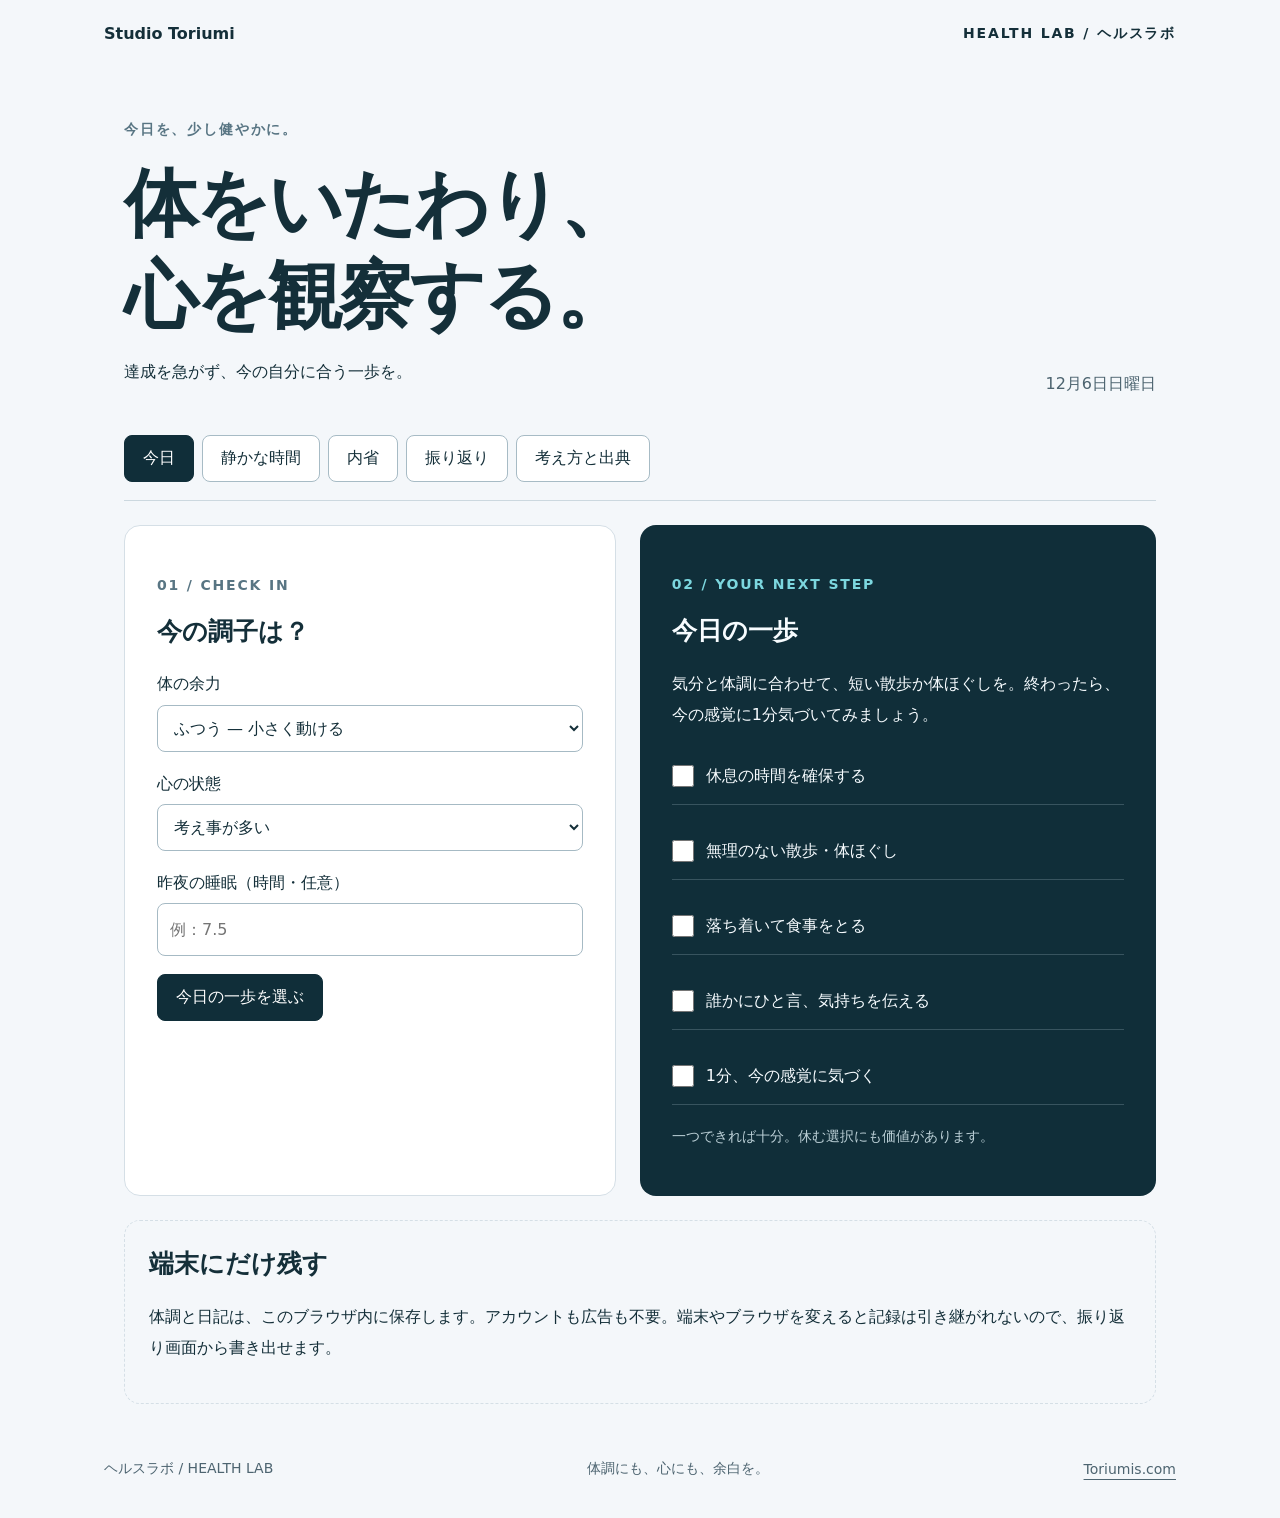
==== index.html @ a64c4b34 "Add HEALTH LAB offline wellbeing PWA under MIT license" ====
<!doctype html><html lang="ja"><head><meta charset="utf-8"><meta name="viewport" content="width=device-width,initial-scale=1"><meta name="theme-color" content="#102e39"><meta name="description" content="ヘルスラボ — 体をいたわり、心を観察する。体調に合わせた小さな実践、瞑想、内省日記。端末内保存・無料・OSS。"><link rel="canonical" href="https://toriumis.com/health-lab/"><title>ヘルスラボ | 体をいたわり、心を観察する</title><link rel="manifest" href="manifest.webmanifest"><link rel="icon" href="icon.svg"><link rel="stylesheet" href="style.css"></head><body><header><a href="/">Studio Toriumi</a><span>HEALTH LAB / ヘルスラボ</span><button id="install" hidden>アプリを入れる</button></header><main><div class="intro"><p class="eyebrow">今日を、少し健やかに。</p><h1>体をいたわり、<br>心を観察する。</h1><p>達成を急がず、今の自分に合う一歩を。</p><span id="date"></span></div><nav aria-label="ヘルスラボの機能"><button data-tab="today" aria-selected="true">今日</button><button data-tab="practice">静かな時間</button><button data-tab="journal">内省</button><button data-tab="review">振り返り</button><button data-tab="guide">考え方と出典</button></nav><section id="today" class="panel"><div class="grid"><article><p class="eyebrow">01 / CHECK IN</p><h2>今の調子は？</h2><form id="checkin"><label>体の余力<select name="energy"><option value="low">少ない — 休息から</option><option value="mid" selected>ふつう — 小さく動ける</option><option value="high">ある — 少し活動したい</option></select></label><label>心の状態<select name="mood"><option value="calm">落ち着いている</option><option value="busy" selected>考え事が多い</option><option value="hard">つらい・不安が強い</option></select></label><label>昨夜の睡眠（時間・任意）<input name="sleep" type="number" min="0" max="24" step="0.5" placeholder="例：7.5"></label><button class="primary">今日の一歩を選ぶ</button></form><p id="save-status" role="status"></p></article><article class="accent"><p class="eyebrow">02 / YOUR NEXT STEP</p><h2>今日の一歩</h2><p id="recommendation"></p><div id="habits"></div><p class="small">一つできれば十分。休む選択にも価値があります。</p></article></div><article class="note"><h2>端末にだけ残す</h2><p>体調と日記は、このブラウザ内に保存します。アカウントも広告も不要。端末やブラウザを変えると記録は引き継がれないので、振り返り画面から書き出せます。</p></article></section><section id="practice" class="panel" hidden><div class="grid"><article><p class="eyebrow">A MOMENT OF SPACE</p><h2>そのままの呼吸に気づく</h2><p>楽な姿勢で、目は開けたままでも大丈夫。呼吸を変えず、出入りを感じます。考えが浮かんだら「考えている」と気づき、静かに戻ります。</p><label>時間<select id="duration"><option value="60">1分</option><option value="180" selected>3分</option><option value="300">5分</option><option value="600">10分</option></select></label><div class="timer" id="timer" role="timer">03:00</div><div class="buttons"><button id="start" class="primary">始める</button><button id="stop">終える</button></div><p id="timer-status" role="status">いつでも終えてかまいません。</p></article><article class="accent"><h2>つらいときは、外へ注意を</h2><p>瞑想で不安や現実感の薄れが強まる場合は中止してください。部屋にあるものを3つ見つけ、足の感覚を確かめ、信頼できる人と話すことを選べます。</p><h3>慈しみの言葉</h3><p>「私が安心して過ごせますように。<br>身近な人が安心して過ごせますように。」</p><p class="small">心に合わなければ、言葉を使う必要はありません。</p></article></div></section><section id="journal" class="panel" hidden><article><p class="eyebrow">NOTICE / UNDERSTAND / LET GO</p><h2>結論を急がない日記</h2><form id="journal-form"><label>何が起きた？（観察できた事実）<textarea name="fact" maxlength="4000" placeholder="相手の返事が、まだ来ていない。"></textarea></label><label>どんな気持ち・考えがある？<textarea name="feeling" maxlength="4000" placeholder="不安。「嫌われたかも」という考えがある。"></textarea></label><label>別の見方と、自分にできる小さな一歩<textarea name="step" maxlength="4000" placeholder="忙しいのかもしれない。少し散歩して、明日確認する。"></textarea></label><label>今日、ありがたかったこと（任意）<input name="thanks" maxlength="1000" placeholder="温かいご飯。友人のひと言。"></label><button class="primary">日記を保存</button></form><p id="journal-status" role="status"></p></article></section><section id="review" class="panel" hidden><article><p class="eyebrow">YOUR OWN RHYTHM</p><h2>最近7日を眺める</h2><p>点数や連続記録で、自分の価値を測らなくて大丈夫。</p><div id="summary" class="stats"></div><div id="history"></div><div class="buttons"><button id="export">記録を書き出す</button><label class="import">記録を読み込む<input id="import" type="file" accept="application/json"></label><button id="delete">全記録を削除</button></div><p id="data-status" role="status"></p></article></section><section id="guide" class="panel" hidden><article><h2>ヘルスラボが大切にすること</h2><p>「最も健康」「悟りに到達」をアプリで判定することはできません。ヘルスラボは、休息・活動・気づき・慈しみを生活に取り入れるための道具です。精神的な探究と、医療上の健康は分けて考えます。</p><h3>土台は、日常の生活</h3><p>睡眠のリズム、無理のない活動、食事、人とのつながりを大切にします。成人の身体活動についてWHOは週150〜300分の中強度活動などを目安にしていますが、このアプリは一律の達成を求めません。体調や持病に合わせて調整してください。</p><h3>瞑想は、短く選べる実践</h3><p>ストレスなどに役立つ可能性がある一方、効果には個人差があり、不快な体験も報告されています。治療の代わりにせず、苦しくなれば中止します。断食、睡眠削減、過呼吸や長時間の修行は勧めません。</p><h3>学びの入口</h3><ul><li><a href="https://www.who.int/initiatives/behealthy/physical-activity">WHO：身体活動の目安</a></li><li><a href="https://www.nccih.nih.gov/health/meditation-and-mindfulness-effectiveness-and-safety">NIH / NCCIH：瞑想の効果と安全性</a></li><li><a href="/buddha/">釈迦の旅</a> · <a href="/satori/">悟りを考える</a> · <a href="/mindfulness/">マインドフルネス</a> · <a href="/kaimin/">睡眠を考える</a></li></ul><h3>助けが必要なとき</h3><p>強いつらさが続くときは医療機関や信頼できる人に相談してください。今すぐ身の安全が危ない場合、日本では119・110、海外では現地の緊急窓口へ。</p><h3>Androidで使う</h3><p>Chromeでこのページを開き、メニューの「ホーム画面に追加」または「アプリをインストール」を選びます。一度開いた後は、オフラインでも使えます。これはWebアプリ（PWA）で、Google Play配信のネイティブアプリではありません。</p><h3>オープンソース</h3><p>MITライセンスで自由に改良できます。<a href="https://github.com/toriumib/health-lab">ソースコードと使い方</a>。記録を送信する機能はありません。配信サービスには通常のアクセスログが残る場合があります。</p></article></section></main><footer>ヘルスラボ / HEALTH LAB <span>体調にも、心にも、余白を。</span><a href="/">Toriumis.com</a></footer><script src="app.js" defer></script></body></html>
---- style.css ----
:root{font-family:system-ui,-apple-system,"Noto Sans JP",sans-serif;color:#142f39;background:#f4f7fa;font-size:16px}*{box-sizing:border-box}body{margin:0}header,footer{max-width:1120px;margin:auto;display:flex;justify-content:space-between;align-items:center;gap:16px;padding:24px}a{color:inherit;text-underline-offset:5px}header a{text-decoration:none;font-weight:700}header span,.eyebrow{font-size:.875rem;letter-spacing:.13em;font-weight:700}main{max-width:1080px;margin:auto;padding:0 24px}.intro{padding:36px 0 32px;position:relative}.intro h1{font-size:clamp(2.5rem,6vw,4.6rem);line-height:1.25;letter-spacing:-.04em;margin:16px 0}.intro p{line-height:1.8}.intro #date{position:absolute;right:0;bottom:40px;color:#4d6470}nav{display:flex;gap:8px;flex-wrap:wrap;border-bottom:1px solid #ccd8df;padding-bottom:18px;margin-bottom:24px}button,.import{font:inherit;border:1px solid #a7bbc5;background:white;color:#142f39;padding:12px 18px;border-radius:8px;cursor:pointer;min-height:46px}button:hover,.import:hover{background:#e5edf3}button:focus-visible,a:focus-visible,input:focus-visible,textarea:focus-visible,select:focus-visible{outline:3px solid #df9f22;outline-offset:3px}nav button[aria-selected=true],.primary{background:#102e39;color:#fff;border-color:#102e39}.grid{display:grid;grid-template-columns:1fr 1.05fr;gap:24px}article{padding:32px;background:#fff;border:1px solid #d5dfe6;border-radius:16px;margin-bottom:24px}h2{font-size:1.55rem;line-height:1.5;margin-top:0}h3{margin-top:28px}p,li{line-height:1.9}.accent{background:#102e39;color:#f7fcff;border:none}.accent button{border-color:#728b95}.accent .small{color:#bcd0d7}.eyebrow{color:#587583}.accent .eyebrow{color:#7cd7df}label{display:block;line-height:1.7;margin:18px 0}input,textarea,select{display:block;font:inherit;width:100%;margin-top:7px;padding:12px;border:1px solid #a6bac4;border-radius:8px;background:white;color:#142f39}textarea{min-height:110px;resize:vertical}.habit{display:flex;gap:12px;align-items:flex-start;padding:14px 0;border-bottom:1px solid #38545f;cursor:pointer}.habit input{width:22px;height:22px;margin:3px 0;flex-shrink:0;accent-color:#65cbd2}.small{font-size:.875rem}.note{background:transparent;padding:24px;border-style:dashed}.timer{font-size:clamp(3.5rem,10vw,5rem);font-variant-numeric:tabular-nums;text-align:center;margin:32px 0}.buttons{display:flex;gap:12px;flex-wrap:wrap;align-items:center}.import{margin:0}.import input{max-width:240px;font-size:.875rem}.stats{display:flex;gap:24px;flex-wrap:wrap;padding:16px 0}.stats strong{font-size:2rem;display:block}.day{border-top:1px solid #d5dfe6;padding:18px 0}.day h3{margin:0}.day p{white-space:pre-wrap;overflow-wrap:anywhere}.panel[hidden]{display:none}footer{font-size:.875rem;color:#4d6470;padding-top:32px;padding-bottom:40px}@media(max-width:700px){.grid{grid-template-columns:1fr}main{padding:0 16px}article{padding:24px}.intro{padding-top:16px}.intro #date{position:static}header{padding:20px 16px}header span{font-size:.75rem}nav button{padding:10px 12px}footer{flex-wrap:wrap}}@media(prefers-reduced-motion:no-preference){.panel{animation:enter .25s ease}@keyframes enter{from{opacity:0;transform:translateY(5px)}to{opacity:1;transform:none}}}
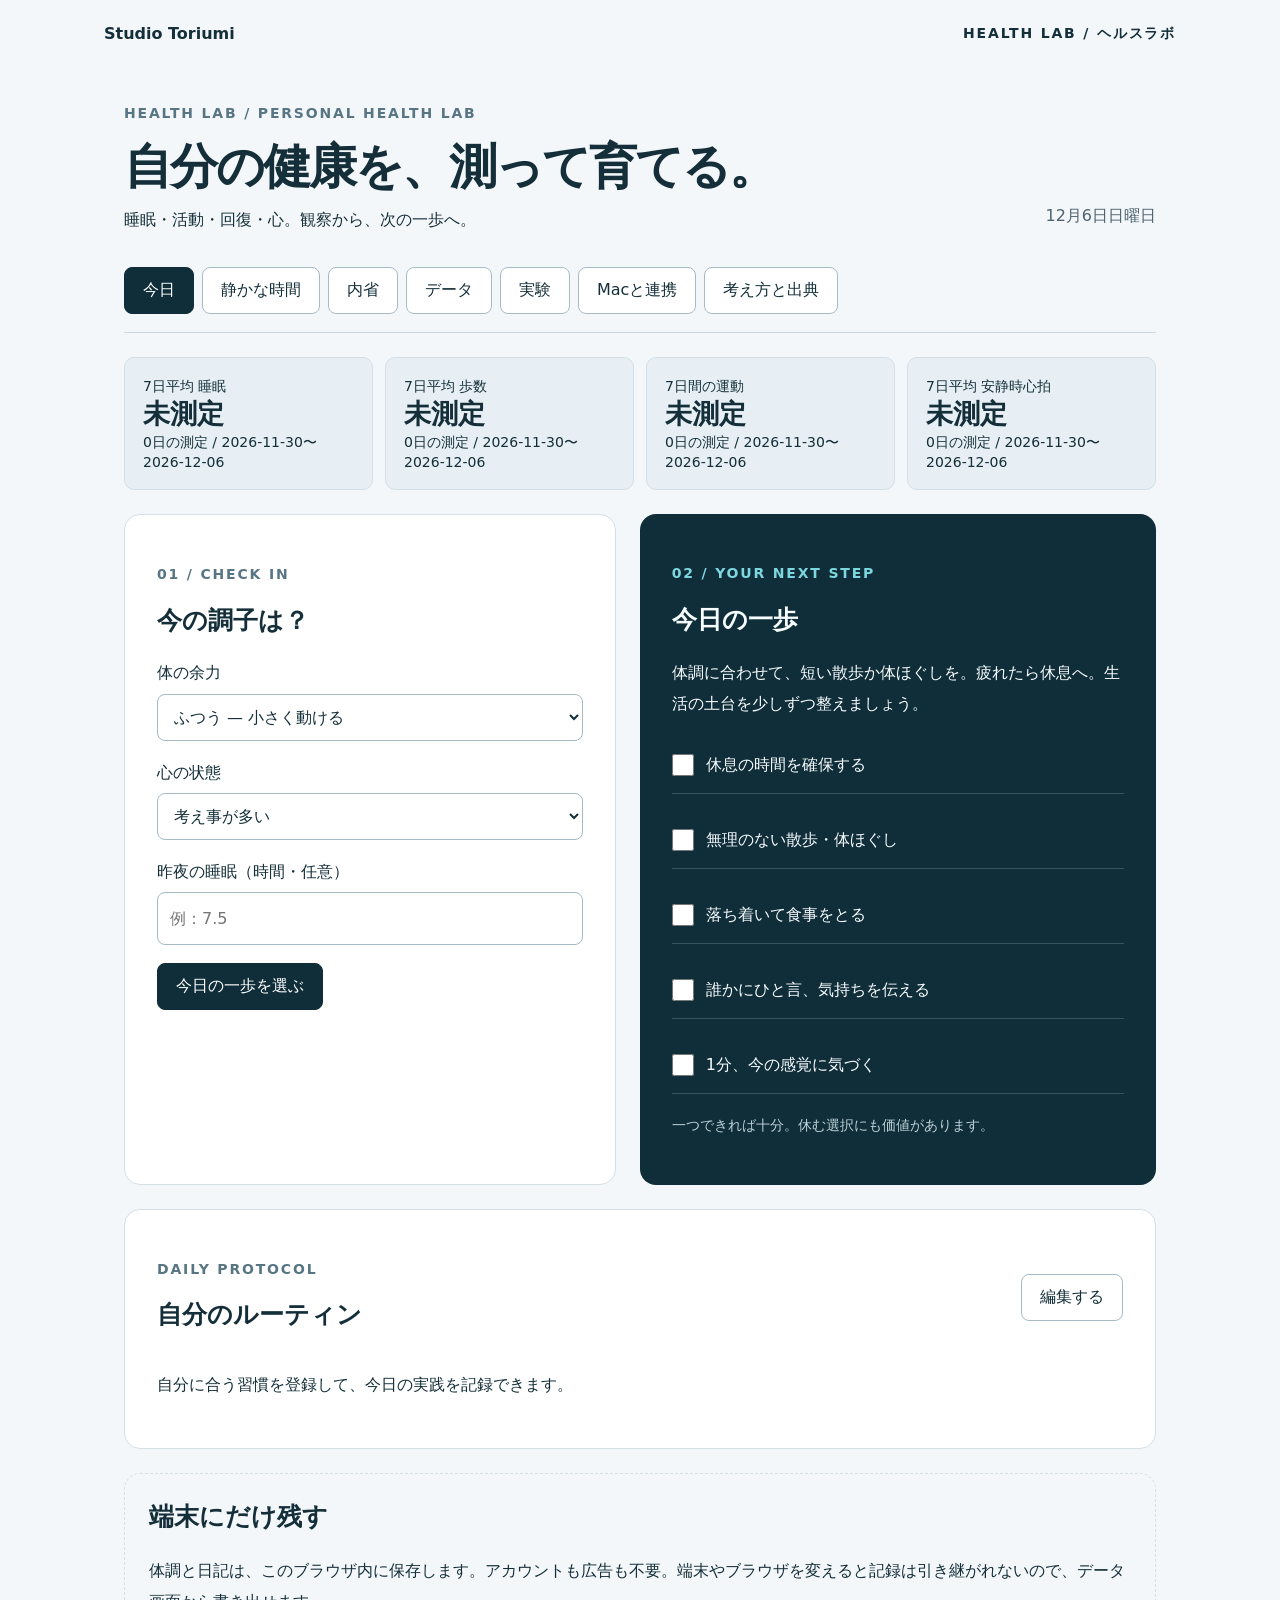
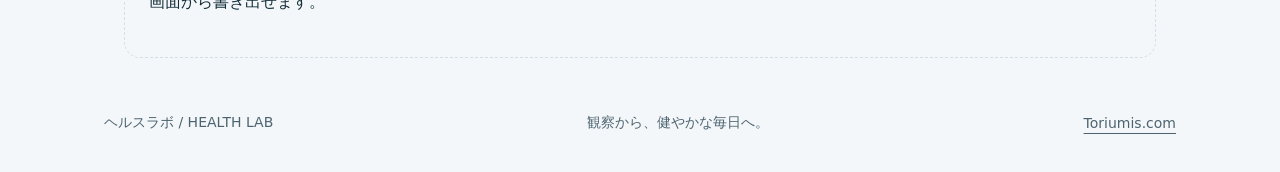
==== commit f7cf824f: "Add health metrics, experiments, Mac calendar and Apple Health toolkit" ====
--- a/index.html
+++ b/index.html
@@ -1 +1 @@
-<!doctype html><html lang="ja"><head><meta charset="utf-8"><meta name="viewport" content="width=device-width,initial-scale=1"><meta name="theme-color" content="#102e39"><meta name="description" content="ヘルスラボ — 体をいたわり、心を観察する。体調に合わせた小さな実践、瞑想、内省日記。端末内保存・無料・OSS。"><link rel="canonical" href="https://toriumis.com/health-lab/"><title>ヘルスラボ | 体をいたわり、心を観察する</title><link rel="manifest" href="manifest.webmanifest"><link rel="icon" href="icon.svg"><link rel="stylesheet" href="style.css"></head><body><header><a href="/">Studio Toriumi</a><span>HEALTH LAB / ヘルスラボ</span><button id="install" hidden>アプリを入れる</button></header><main><div class="intro"><p class="eyebrow">今日を、少し健やかに。</p><h1>体をいたわり、<br>心を観察する。</h1><p>達成を急がず、今の自分に合う一歩を。</p><span id="date"></span></div><nav aria-label="ヘルスラボの機能"><button data-tab="today" aria-selected="true">今日</button><button data-tab="practice">静かな時間</button><button data-tab="journal">内省</button><button data-tab="review">振り返り</button><button data-tab="guide">考え方と出典</button></nav><section id="today" class="panel"><div class="grid"><article><p class="eyebrow">01 / CHECK IN</p><h2>今の調子は？</h2><form id="checkin"><label>体の余力<select name="energy"><option value="low">少ない — 休息から</option><option value="mid" selected>ふつう — 小さく動ける</option><option value="high">ある — 少し活動したい</option></select></label><label>心の状態<select name="mood"><option value="calm">落ち着いている</option><option value="busy" selected>考え事が多い</option><option value="hard">つらい・不安が強い</option></select></label><label>昨夜の睡眠（時間・任意）<input name="sleep" type="number" min="0" max="24" step="0.5" placeholder="例：7.5"></label><button class="primary">今日の一歩を選ぶ</button></form><p id="save-status" role="status"></p></article><article class="accent"><p class="eyebrow">02 / YOUR NEXT STEP</p><h2>今日の一歩</h2><p id="recommendation"></p><div id="habits"></div><p class="small">一つできれば十分。休む選択にも価値があります。</p></article></div><article class="note"><h2>端末にだけ残す</h2><p>体調と日記は、このブラウザ内に保存します。アカウントも広告も不要。端末やブラウザを変えると記録は引き継がれないので、振り返り画面から書き出せます。</p></article></section><section id="practice" class="panel" hidden><div class="grid"><article><p class="eyebrow">A MOMENT OF SPACE</p><h2>そのままの呼吸に気づく</h2><p>楽な姿勢で、目は開けたままでも大丈夫。呼吸を変えず、出入りを感じます。考えが浮かんだら「考えている」と気づき、静かに戻ります。</p><label>時間<select id="duration"><option value="60">1分</option><option value="180" selected>3分</option><option value="300">5分</option><option value="600">10分</option></select></label><div class="timer" id="timer" role="timer">03:00</div><div class="buttons"><button id="start" class="primary">始める</button><button id="stop">終える</button></div><p id="timer-status" role="status">いつでも終えてかまいません。</p></article><article class="accent"><h2>つらいときは、外へ注意を</h2><p>瞑想で不安や現実感の薄れが強まる場合は中止してください。部屋にあるものを3つ見つけ、足の感覚を確かめ、信頼できる人と話すことを選べます。</p><h3>慈しみの言葉</h3><p>「私が安心して過ごせますように。<br>身近な人が安心して過ごせますように。」</p><p class="small">心に合わなければ、言葉を使う必要はありません。</p></article></div></section><section id="journal" class="panel" hidden><article><p class="eyebrow">NOTICE / UNDERSTAND / LET GO</p><h2>結論を急がない日記</h2><form id="journal-form"><label>何が起きた？（観察できた事実）<textarea name="fact" maxlength="4000" placeholder="相手の返事が、まだ来ていない。"></textarea></label><label>どんな気持ち・考えがある？<textarea name="feeling" maxlength="4000" placeholder="不安。「嫌われたかも」という考えがある。"></textarea></label><label>別の見方と、自分にできる小さな一歩<textarea name="step" maxlength="4000" placeholder="忙しいのかもしれない。少し散歩して、明日確認する。"></textarea></label><label>今日、ありがたかったこと（任意）<input name="thanks" maxlength="1000" placeholder="温かいご飯。友人のひと言。"></label><button class="primary">日記を保存</button></form><p id="journal-status" role="status"></p></article></section><section id="review" class="panel" hidden><article><p class="eyebrow">YOUR OWN RHYTHM</p><h2>最近7日を眺める</h2><p>点数や連続記録で、自分の価値を測らなくて大丈夫。</p><div id="summary" class="stats"></div><div id="history"></div><div class="buttons"><button id="export">記録を書き出す</button><label class="import">記録を読み込む<input id="import" type="file" accept="application/json"></label><button id="delete">全記録を削除</button></div><p id="data-status" role="status"></p></article></section><section id="guide" class="panel" hidden><article><h2>ヘルスラボが大切にすること</h2><p>「最も健康」「悟りに到達」をアプリで判定することはできません。ヘルスラボは、休息・活動・気づき・慈しみを生活に取り入れるための道具です。精神的な探究と、医療上の健康は分けて考えます。</p><h3>土台は、日常の生活</h3><p>睡眠のリズム、無理のない活動、食事、人とのつながりを大切にします。成人の身体活動についてWHOは週150〜300分の中強度活動などを目安にしていますが、このアプリは一律の達成を求めません。体調や持病に合わせて調整してください。</p><h3>瞑想は、短く選べる実践</h3><p>ストレスなどに役立つ可能性がある一方、効果には個人差があり、不快な体験も報告されています。治療の代わりにせず、苦しくなれば中止します。断食、睡眠削減、過呼吸や長時間の修行は勧めません。</p><h3>学びの入口</h3><ul><li><a href="https://www.who.int/initiatives/behealthy/physical-activity">WHO：身体活動の目安</a></li><li><a href="https://www.nccih.nih.gov/health/meditation-and-mindfulness-effectiveness-and-safety">NIH / NCCIH：瞑想の効果と安全性</a></li><li><a href="/buddha/">釈迦の旅</a> · <a href="/satori/">悟りを考える</a> · <a href="/mindfulness/">マインドフルネス</a> · <a href="/kaimin/">睡眠を考える</a></li></ul><h3>助けが必要なとき</h3><p>強いつらさが続くときは医療機関や信頼できる人に相談してください。今すぐ身の安全が危ない場合、日本では119・110、海外では現地の緊急窓口へ。</p><h3>Androidで使う</h3><p>Chromeでこのページを開き、メニューの「ホーム画面に追加」または「アプリをインストール」を選びます。一度開いた後は、オフラインでも使えます。これはWebアプリ（PWA）で、Google Play配信のネイティブアプリではありません。</p><h3>オープンソース</h3><p>MITライセンスで自由に改良できます。<a href="https://github.com/toriumib/health-lab">ソースコードと使い方</a>。記録を送信する機能はありません。配信サービスには通常のアクセスログが残る場合があります。</p></article></section></main><footer>ヘルスラボ / HEALTH LAB <span>体調にも、心にも、余白を。</span><a href="/">Toriumis.com</a></footer><script src="app.js" defer></script></body></html>
+<!doctype html><html lang="ja"><head><meta charset="utf-8"><meta name="viewport" content="width=device-width,initial-scale=1"><meta name="theme-color" content="#102e39"><meta name="description" content="ヘルスラボ — 睡眠・運動・測定の推移、生活習慣の実験、Macの休憩とApple Health連携。端末内保存・無料・OSS。"><link rel="canonical" href="https://toriumis.com/health-lab/"><title>ヘルスラボ | 自分の健康を、測って育てる</title><link rel="manifest" href="manifest.webmanifest"><link rel="icon" href="icon.svg"><link rel="stylesheet" href="style.css"></head><body><header><a href="/">Studio Toriumi</a><span>HEALTH LAB / ヘルスラボ</span><button id="install" hidden>アプリを入れる</button></header><main><div class="intro"><p class="eyebrow">HEALTH LAB / PERSONAL HEALTH LAB</p><h1>自分の健康を、<br>測って育てる。</h1><p>睡眠・活動・回復・心。観察から、次の一歩へ。</p><span id="date"></span></div><nav aria-label="ヘルスラボの機能"><button data-tab="today" aria-selected="true">今日</button><button data-tab="practice">静かな時間</button><button data-tab="journal">内省</button><button data-tab="review">データ</button><button data-tab="experiments">実験</button><button data-tab="mac">Macと連携</button><button data-tab="guide">考え方と出典</button></nav><section id="today" class="panel"><div id="overview" class="overview" aria-label="最新の記録"></div><div class="grid"><article><p class="eyebrow">01 / CHECK IN</p><h2>今の調子は？</h2><form id="checkin"><label>体の余力<select name="energy"><option value="low">少ない — 休息から</option><option value="mid" selected>ふつう — 小さく動ける</option><option value="high">ある — 少し活動したい</option></select></label><label>心の状態<select name="mood"><option value="calm">落ち着いている</option><option value="busy" selected>考え事が多い</option><option value="hard">つらい・不安が強い</option></select></label><label>昨夜の睡眠（時間・任意）<input name="sleep" type="number" min="0" max="24" step="0.5" placeholder="例：7.5"></label><button class="primary">今日の一歩を選ぶ</button></form><p id="save-status" role="status"></p></article><article class="accent"><p class="eyebrow">02 / YOUR NEXT STEP</p><h2>今日の一歩</h2><p id="recommendation"></p><div id="habits"></div><p class="small">一つできれば十分。休む選択にも価値があります。</p></article></div><article><div class="section-head"><div><p class="eyebrow">DAILY PROTOCOL</p><h2>自分のルーティン</h2></div><button id="edit-routine">編集する</button></div><div id="routine-list"></div><form id="routine-form" hidden><label>毎日続けたいこと（1行に1つ・最大12項目）<textarea id="routine-input" maxlength="1200" placeholder="起床時刻をそろえる&#10;外に出て歩く&#10;落ち着いて食事する&#10;就寝前に仕事を切り上げる"></textarea></label><button class="primary">ルーティンを保存</button></form><p id="routine-status" role="status"></p></article><article class="note"><h2>端末にだけ残す</h2><p>体調と日記は、このブラウザ内に保存します。アカウントも広告も不要。端末やブラウザを変えると記録は引き継がれないので、データ画面から書き出せます。</p></article></section><section id="practice" class="panel" hidden><div class="grid"><article><p class="eyebrow">A MOMENT OF SPACE</p><h2>そのままの呼吸に気づく</h2><p>楽な姿勢で、目は開けたままでも大丈夫。呼吸を変えず、出入りを感じます。考えが浮かんだら「考えている」と気づき、静かに戻ります。</p><label>時間<select id="duration"><option value="60">1分</option><option value="180" selected>3分</option><option value="300">5分</option><option value="600">10分</option></select></label><div class="timer" id="timer" role="timer">03:00</div><div class="buttons"><button id="start" class="primary">始める</button><button id="stop">終える</button></div><p id="timer-status" role="status">いつでも終えてかまいません。</p></article><article class="accent"><h2>つらいときは、外へ注意を</h2><p>瞑想で不安や現実感の薄れが強まる場合は中止してください。部屋にあるものを3つ見つけ、足の感覚を確かめ、信頼できる人と話すことを選べます。</p><h3>慈しみの言葉</h3><p>「私が安心して過ごせますように。<br>身近な人が安心して過ごせますように。」</p><p class="small">心に合わなければ、言葉を使う必要はありません。</p></article></div></section><section id="journal" class="panel" hidden><article><p class="eyebrow">NOTICE / UNDERSTAND / LET GO</p><h2>結論を急がない日記</h2><form id="journal-form"><label>何が起きた？（観察できた事実）<textarea name="fact" maxlength="4000" placeholder="相手の返事が、まだ来ていない。"></textarea></label><label>どんな気持ち・考えがある？<textarea name="feeling" maxlength="4000" placeholder="不安。「嫌われたかも」という考えがある。"></textarea></label><label>別の見方と、自分にできる小さな一歩<textarea name="step" maxlength="4000" placeholder="忙しいのかもしれない。少し散歩して、明日確認する。"></textarea></label><label>今日、ありがたかったこと（任意）<input name="thanks" maxlength="1000" placeholder="温かいご飯。友人のひと言。"></label><button class="primary">日記を保存</button></form><p id="journal-status" role="status"></p></article></section><section id="review" class="panel" hidden><article><p class="eyebrow">MEASURE / OBSERVE / ADAPT</p><div class="section-head"><div><h2>健康の記録</h2><p>空欄は未測定。数字が低い・高いだけで良し悪しを判定しません。</p></div><button id="csv-export">CSVを書き出す</button></div><form id="metrics-form"><div class="form-grid"><label>記録日<input name="date" type="date" required></label><label>睡眠（時間）<input name="sleep_hours" type="number" min="0" max="24" step="0.1"></label><label>歩数<input name="steps" type="number" min="0" max="200000" step="1"></label><label>運動（分）<input name="exercise_min" type="number" min="0" max="1440" step="1"></label><label>安静時心拍（bpm）<input name="resting_hr" type="number" min="20" max="250" step="0.1"></label><label>体重（kg）<input name="weight_kg" type="number" min="10" max="500" step="0.1"></label><label>HRV・SDNN（ms）<input name="hrv_ms" type="number" min="0" max="1000" step="0.1"></label><label>測定メモ<input name="note" maxlength="1000" placeholder="機器・時間帯・体調・条件など"></label></div><button class="primary">記録を保存</button></form><p id="metrics-status" role="status"></p><hr><div class="section-head"><h3>直近30日の推移</h3><label>指標<select id="chart-metric"><option value="sleep_hours">睡眠（時間）</option><option value="steps">歩数</option><option value="exercise_min">運動（分）</option><option value="resting_hr">安静時心拍（bpm）</option><option value="weight_kg">体重（kg）</option><option value="hrv_ms">HRV・SDNN（ms）</option></select></label></div><div id="metric-summary" class="stats"></div><div id="chart" class="chart"></div><details><summary>日付ごとの値を見る</summary><div id="metric-table" class="table-wrap"></div></details><label class="import">日別CSVを読み込む<input id="csv-import" type="file" accept=".csv,text/csv"></label><p class="small">Apple HealthのMac変換ツールが作るCSVに対応。読み込み前にプレビューできます。睡眠の「暦日集計」と「昨夜の手入力」は同じ条件にならないので、測定メモを確認してください。機器や測定条件を変えると、数値の比較が難しくなることがあります。</p><div id="csv-preview" hidden></div></article><article><p class="eyebrow">YOUR OWN RHYTHM</p><h2>最近7日を眺める</h2><p>点数や連続記録で、自分の価値を測らなくて大丈夫。</p><div id="summary" class="stats"></div><div id="history"></div><div class="buttons"><button id="export">記録を書き出す</button><label class="import">記録を読み込む<input id="import" type="file" accept="application/json"></label><button id="delete">全記録を削除</button></div><p id="data-status" role="status"></p></article></section><section id="experiments" class="panel" hidden><div class="grid"><article><p class="eyebrow">ONE CHANGE AT A TIME</p><h2>生活習慣の小さな実験</h2><p>一つの変化を選び、同じ条件で記録します。前後の差は手がかりで、効果の証明ではありません。</p><form id="experiment-form"><label>何を変える？<input name="title" required maxlength="120" placeholder="例：就寝前30分は仕事をしない"></label><label>何を観察する？<select name="metric"><option value="sleep_hours">睡眠時間</option><option value="steps">歩数</option><option value="exercise_min">運動時間</option><option value="resting_hr">安静時心拍</option><option value="weight_kg">体重</option><option value="hrv_ms">HRV</option></select></label><div class="form-grid"><label>開始日<input name="start" type="date" required></label><label>観察期間<select name="length"><option value="7">7日</option><option value="14" selected>14日</option><option value="28">28日</option></select></label></div><label>中止する条件<input name="stop" required maxlength="400" placeholder="例：日中の眠気や負担が増したら中止"></label><button class="primary">実験を登録</button></form><p id="experiment-status" role="status"></p></article><article class="accent"><h2>土台を、丁寧に試す</h2><p>就寝前に仕事を終える、座り続ける時間を分ける、食事の準備をしやすくする。続けられる生活上の工夫から。</p><h3>比較の読み方</h3><p>開始前7日と実験期間の記録を比べます。欠測日は除外し、日数も表示。季節・病気・仕事・機器の変化でも値は動きます。</p><p class="small">薬やサプリメントの増減、極端な食事制限を扱う実験には使わず、専門家に相談してください。</p></article></div><article><h2>実験ノート</h2><div id="experiment-list"></div></article></section><section id="mac" class="panel" hidden><div class="grid"><article><p class="eyebrow">WORK WITH YOUR BODY</p><h2>Mac作業中の休憩</h2><p>区切りを作って、座り続ける時間を分ける。30分は初期設定で、健康効果を保証する間隔ではありません。</p><label>作業の区切り<select id="break-duration"><option value="20">20分</option><option value="30" selected>30分</option><option value="45">45分</option><option value="60">60分</option></select></label><div id="break-clock" class="timer">30:00</div><div class="buttons"><button id="break-start" class="primary">作業を始める</button><button id="break-stop">止める</button><button id="notify">通知を有効にする</button></div><p id="break-status" role="status">画面を開いている間に動作。Macのスリープ中は通知を保証できません。</p></article><article class="accent"><h2>休憩で選べること</h2><p>楽な姿勢に変える。遠くを見る。可能なら立って、少し歩く。目・肩・腰の感覚を確かめる。</p><p>ブラウザ通知は「通知を有効にする」を押し、許可した場合だけ使います。Macを操作したり、作業内容を監視したりしません。</p><h3>いつもの入口に</h3><p>Safariでは「ファイル → Dockに追加」。Chromeではメニューの「キャスト、保存、共有 → ページをアプリとしてインストール」などから、独立したウィンドウにできます。</p></article></div><article><p class="eyebrow">PLAN YOUR RHYTHM</p><h2>7日分の予定を作る</h2><p>自分の生活に合う時刻を選び、Macのカレンダーへ読み込めるファイルを保存します。</p><form id="calendar-form"><div class="form-grid"><label>開始日<input name="date" type="date" required></label><label>時刻の地域<select name="timezone"><option value="tokyo">日本時間（Asia/Tokyo）</option><option value="local">この端末の地域</option></select></label><label>起床の確認<input name="wake" type="time" value="07:00" required></label><label>活動の時間<input name="move" type="time" value="12:00" required></label><label>仕事を切り上げる<input name="winddown" type="time" value="21:00" required></label></div><button class="primary">カレンダーファイルを保存</button></form><p id="calendar-status" role="status"></p><p class="small">初期時刻は編集用の例です。通知は付けません。ファイルをカレンダーに読み込む操作は自分で選べます。</p></article><article><p class="eyebrow">LOCAL TOOLS / OPEN SOURCE</p><h2>健康データを、Mac内で扱う</h2><div class="tool-grid"><div><h3>Apple Health → 日別CSV</h3><p>iPhoneのヘルスケアで「すべてのヘルスケアデータを書き出す」。Macの変換ツールで、睡眠・歩数・運動・安静時心拍・体重・HRVを集計し、「データ」画面へ読み込めます。</p><p class="small">自動同期ではありません。XMLを外部に送信せず、Mac内で処理します。</p></div><div><h3>生活リズムをカレンダーへ</h3><p>起床・活動・仕事を終える時刻から、期間を決めた予定のICSを作れます。Appleカレンダーなどへ手動で読み込み。Macがスリープしても、予定はカレンダーに残ります。</p></div></div><div class="buttons"><a class="button primary" href="mac-health-toolkit.zip" download>Macツールをダウンロード</a><a class="button" href="https://github.com/toriumib/health-lab/tree/main/mac">使い方・ソース</a><button id="doctor-report">相談用の記録を保存</button></div><p class="small">ツールはPython 3で動作。診療の相談用には直近30日の記録と測定条件を出力します。診断や生物学的年齢を計算しません。</p><p id="report-status" role="status"></p></article></section><section id="guide" class="panel" hidden><article><h2>長く健やかに暮らすための実験室</h2><p>Bryan Johnsonのように、習慣と測定を丁寧に追いたい人へ。参考になるのは観察と継続の姿勢です。個人の体験や販売商品の説明は、一般的な効果の証明とは区別します。</p><div class="evidence-grid"><div><span class="badge">公的な健康指針</span><h3>生活と予防を土台に</h3><p>活動・食事・睡眠・心の健康・必要な診療を重ねていきます。</p><a href="https://www.nia.nih.gov/health/healthy-aging/what-do-we-know-about-healthy-aging">NIH / NIA：健康的な加齢</a></div><div><span class="badge">個人プロトコル</span><h3>Bryanの公開記録</h3><p>睡眠や活動を詳しく公開。本人の実践・商業情報として読むための入口です。</p><a href="https://blueprint.bryanjohnson.com/blogs/news/bryan-johnsons-protocol">Bryan Johnson：Protocol</a></div></div><p>不老不死を実現する確立した方法はありません。「最も健康」「悟りに到達」をアプリで判定することもできません。ヘルスラボは、休息・活動・気づき・慈しみを生活に取り入れるための道具です。精神的な探究と、医療上の健康は分けて考えます。</p><h3>土台は、日常の生活</h3><p>睡眠のリズム、無理のない活動、食事、人とのつながりを大切にします。成人の身体活動についてWHOは週150〜300分の中強度活動などを目安にしていますが、このアプリは一律の達成を求めません。体調や持病に合わせて調整してください。</p><h3>瞑想は、短く選べる実践</h3><p>ストレスなどに役立つ可能性がある一方、効果には個人差があり、不快な体験も報告されています。治療の代わりにせず、苦しくなれば中止します。断食、睡眠削減、過呼吸や長時間の修行は勧めません。</p><h3>学びの入口</h3><ul><li><a href="https://www.who.int/initiatives/behealthy/physical-activity">WHO：身体活動の目安</a></li><li><a href="https://www.nccih.nih.gov/health/meditation-and-mindfulness-effectiveness-and-safety">NIH / NCCIH：瞑想の効果と安全性</a></li><li><a href="/buddha/">釈迦の旅</a> · <a href="/satori/">悟りを考える</a> · <a href="/mindfulness/">マインドフルネス</a> · <a href="/kaimin/">睡眠を考える</a></li></ul><h3>助けが必要なとき</h3><p>強いつらさが続くときは医療機関や信頼できる人に相談してください。今すぐ身の安全が危ない場合、日本では119・110、海外では現地の緊急窓口へ。</p><h3>Androidで使う</h3><p>Chromeでこのページを開き、メニューの「ホーム画面に追加」または「アプリをインストール」を選びます。一度開いた後は、オフラインでも使えます。これはWebアプリ（PWA）で、Google Play配信のネイティブアプリではありません。</p><h3>数値を読むとき</h3><p>HRVや心拍は機器・測定時間・体調で変わります。他人の数値と競うより、同じ条件の自分の記録を見るために使います。気になる症状や数値は医療者に相談してください。</p><h3>オープンソース</h3><p>MITライセンスで自由に改良できます。<a href="https://github.com/toriumib/health-lab">ソースコードと使い方</a>。記録を送信する機能はありません。端末内の記録は暗号化されず、同じToriumis.com上のスクリプトからアクセスできる保存領域です。共有端末や他の拡張機能の利用には注意してください。配信サービスには通常のアクセスログが残る場合があります。</p></article></section></main><footer>ヘルスラボ / HEALTH LAB <span>観察から、健やかな毎日へ。</span><a href="/">Toriumis.com</a></footer><script src="health-core.js" defer></script><script src="app.js" defer></script></body></html>
--- a/style.css
+++ b/style.css
@@ -1 +1,3 @@
 :root{font-family:system-ui,-apple-system,"Noto Sans JP",sans-serif;color:#142f39;background:#f4f7fa;font-size:16px}*{box-sizing:border-box}body{margin:0}header,footer{max-width:1120px;margin:auto;display:flex;justify-content:space-between;align-items:center;gap:16px;padding:24px}a{color:inherit;text-underline-offset:5px}header a{text-decoration:none;font-weight:700}header span,.eyebrow{font-size:.875rem;letter-spacing:.13em;font-weight:700}main{max-width:1080px;margin:auto;padding:0 24px}.intro{padding:36px 0 32px;position:relative}.intro h1{font-size:clamp(2.5rem,6vw,4.6rem);line-height:1.25;letter-spacing:-.04em;margin:16px 0}.intro p{line-height:1.8}.intro #date{position:absolute;right:0;bottom:40px;color:#4d6470}nav{display:flex;gap:8px;flex-wrap:wrap;border-bottom:1px solid #ccd8df;padding-bottom:18px;margin-bottom:24px}button,.import{font:inherit;border:1px solid #a7bbc5;background:white;color:#142f39;padding:12px 18px;border-radius:8px;cursor:pointer;min-height:46px}button:hover,.import:hover{background:#e5edf3}button:focus-visible,a:focus-visible,input:focus-visible,textarea:focus-visible,select:focus-visible{outline:3px solid #df9f22;outline-offset:3px}nav button[aria-selected=true],.primary{background:#102e39;color:#fff;border-color:#102e39}.grid{display:grid;grid-template-columns:1fr 1.05fr;gap:24px}article{padding:32px;background:#fff;border:1px solid #d5dfe6;border-radius:16px;margin-bottom:24px}h2{font-size:1.55rem;line-height:1.5;margin-top:0}h3{margin-top:28px}p,li{line-height:1.9}.accent{background:#102e39;color:#f7fcff;border:none}.accent button{border-color:#728b95}.accent .small{color:#bcd0d7}.eyebrow{color:#587583}.accent .eyebrow{color:#7cd7df}label{display:block;line-height:1.7;margin:18px 0}input,textarea,select{display:block;font:inherit;width:100%;margin-top:7px;padding:12px;border:1px solid #a6bac4;border-radius:8px;background:white;color:#142f39}textarea{min-height:110px;resize:vertical}.habit{display:flex;gap:12px;align-items:flex-start;padding:14px 0;border-bottom:1px solid #38545f;cursor:pointer}.habit input{width:22px;height:22px;margin:3px 0;flex-shrink:0;accent-color:#65cbd2}.small{font-size:.875rem}.note{background:transparent;padding:24px;border-style:dashed}.timer{font-size:clamp(3.5rem,10vw,5rem);font-variant-numeric:tabular-nums;text-align:center;margin:32px 0}.buttons{display:flex;gap:12px;flex-wrap:wrap;align-items:center}.import{margin:0}.import input{max-width:240px;font-size:.875rem}.stats{display:flex;gap:24px;flex-wrap:wrap;padding:16px 0}.stats strong{font-size:2rem;display:block}.day{border-top:1px solid #d5dfe6;padding:18px 0}.day h3{margin:0}.day p{white-space:pre-wrap;overflow-wrap:anywhere}.panel[hidden]{display:none}footer{font-size:.875rem;color:#4d6470;padding-top:32px;padding-bottom:40px}@media(max-width:700px){.grid{grid-template-columns:1fr}main{padding:0 16px}article{padding:24px}.intro{padding-top:16px}.intro #date{position:static}header{padding:20px 16px}header span{font-size:.75rem}nav button{padding:10px 12px}footer{flex-wrap:wrap}}@media(prefers-reduced-motion:no-preference){.panel{animation:enter .25s ease}@keyframes enter{from{opacity:0;transform:translateY(5px)}to{opacity:1;transform:none}}}
+.intro{padding:26px 0 24px}.intro h1{font-size:clamp(2rem,4vw,3rem);margin:10px 0}.intro h1 br{display:none}.intro p{margin:8px 0}.overview{display:grid;grid-template-columns:repeat(4,1fr);gap:12px;margin:0 0 24px}.overview>div{background:#e7eff4;border:1px solid #d2dfe7;padding:18px;border-radius:10px}.overview strong{display:block;font-size:1.7rem;font-variant-numeric:tabular-nums}.overview span{font-size:.875rem}.form-grid{display:grid;grid-template-columns:repeat(2,minmax(0,1fr));gap:0 20px}.section-head{display:flex;gap:20px;justify-content:space-between;align-items:center;flex-wrap:wrap}.section-head h3{margin:12px 0}.section-head label{min-width:180px}.chart{min-height:170px;padding:16px 0}.chart svg{width:100%;height:200px;display:block}.table-wrap{overflow-x:auto}table{border-collapse:collapse;width:100%;font-size:.875rem}th,td{text-align:left;padding:12px;border-bottom:1px solid #d5dfe6;white-space:nowrap}.routine-item{display:flex;align-items:flex-start;gap:12px;padding:12px 0;border-bottom:1px solid #d5dfe6}.routine-item input{width:22px;height:22px;flex-shrink:0;margin:2px 0;accent-color:#102e39}.tool-grid,.evidence-grid{display:grid;grid-template-columns:1fr 1fr;gap:28px}.evidence-grid>div{padding:24px;background:#e7eff4;border-radius:10px}.badge{font-size:.875rem;background:#d2e5ed;border-radius:5px;padding:5px 9px}.button{display:inline-flex;text-decoration:none;align-items:center;font:inherit;border:1px solid #a7bbc5;background:white;padding:12px 18px;border-radius:8px;min-height:46px}.button.primary{background:#102e39;color:white}hr{border:0;border-top:1px solid #d5dfe6;margin:28px 0}details{margin:18px 0}summary{cursor:pointer;line-height:1.8}.experiment{border-top:1px solid #d5dfe6;padding:20px 0}.experiment h3{margin:0}.experiment .status{font-size:.875rem;color:#4d6470}.comparison{display:grid;grid-template-columns:1fr 1fr;gap:16px;background:#edf4f7;padding:16px;border-radius:8px}.comparison strong{display:block;font-size:1.5rem}#csv-preview{padding:20px;background:#edf4f7;border-radius:8px}.danger-text{color:#81442a}button:disabled{opacity:.55;cursor:default}@media(max-width:700px){.overview{grid-template-columns:1fr 1fr}.form-grid,.tool-grid,.evidence-grid{grid-template-columns:1fr}.overview>div{padding:14px}.section-head{gap:8px}.intro h1 br{display:block}.intro #date{position:static}.button{width:100%;justify-content:center}}
+nav button[aria-pressed=true]{background:#102e39;color:white;border-color:#102e39} .stats>div{min-width:120px} 
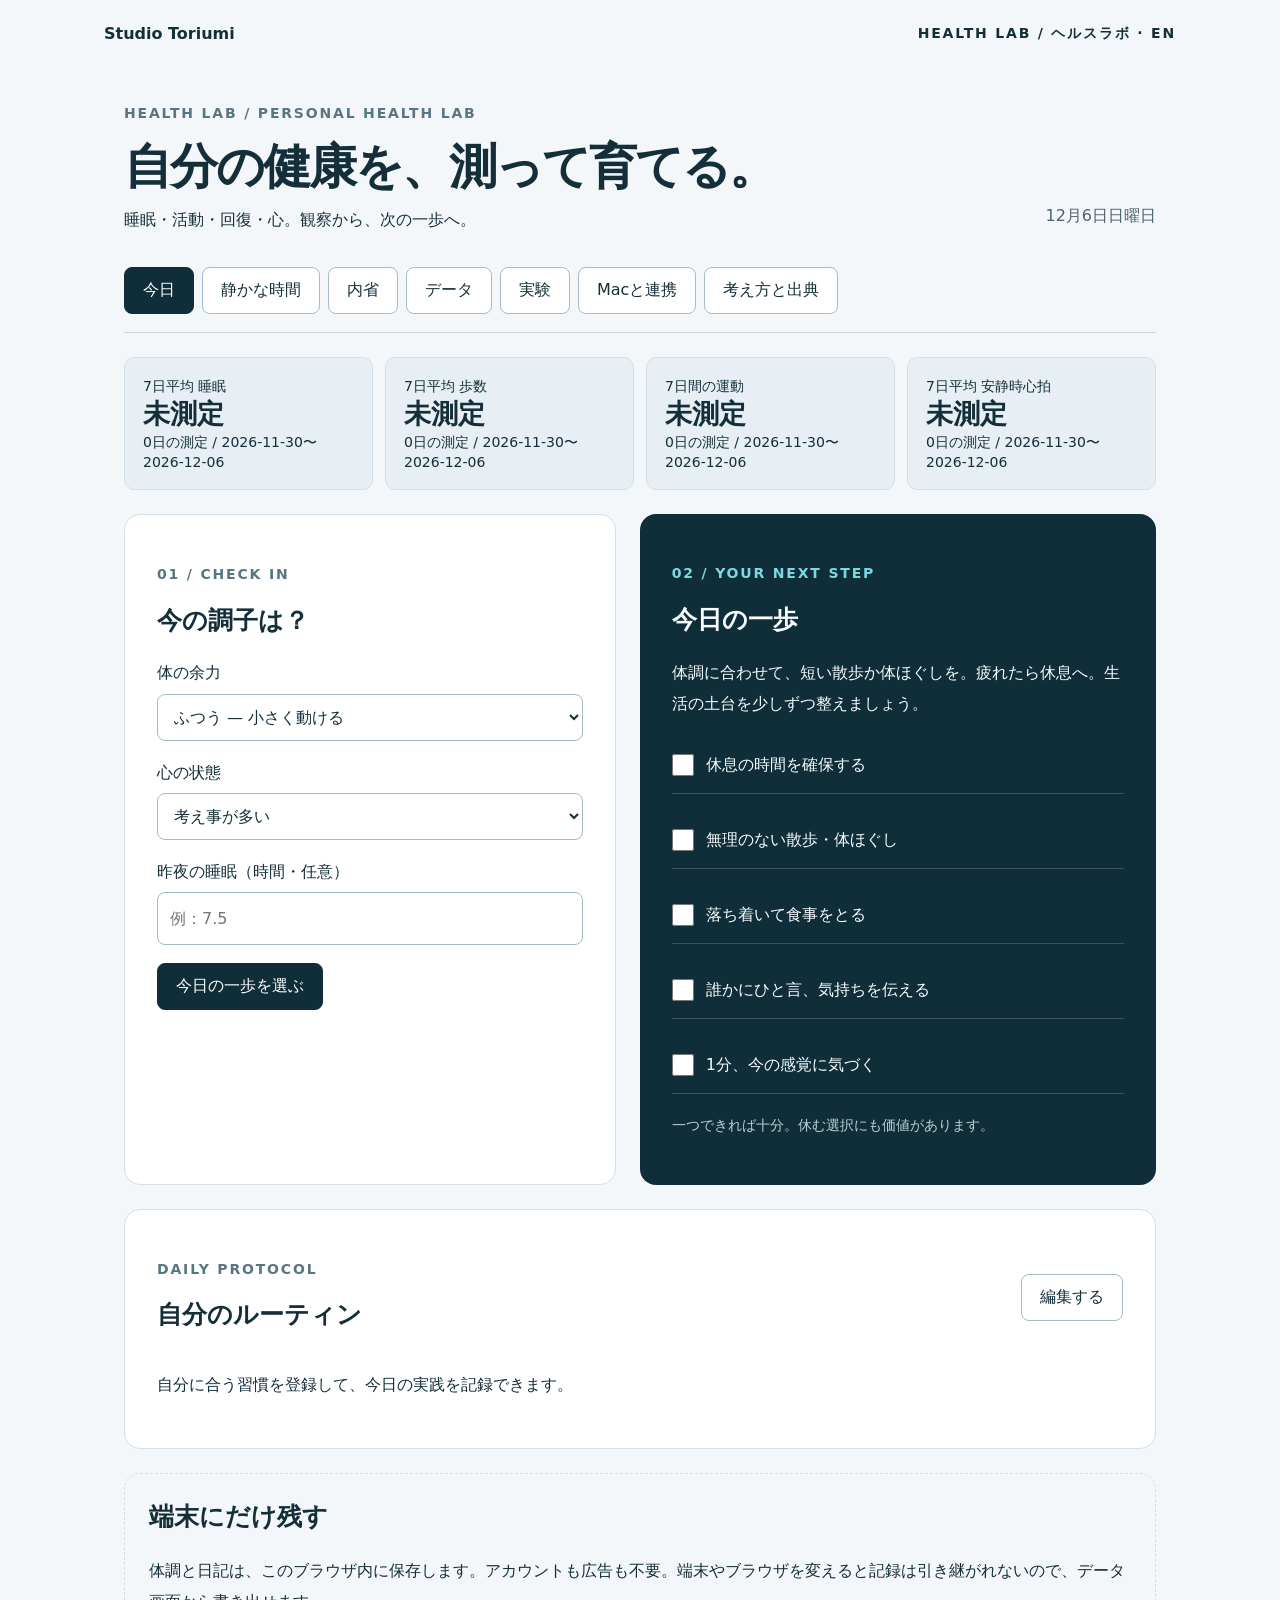
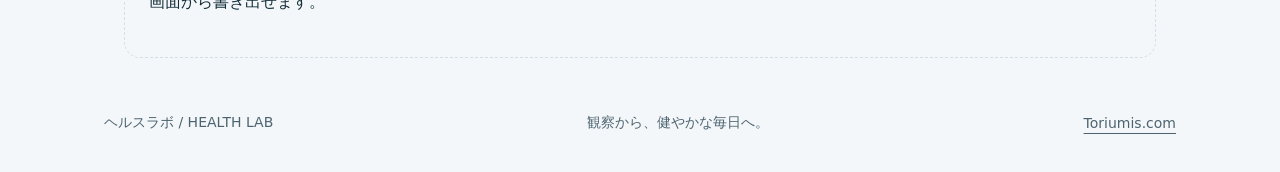
==== commit 54acaa43: "Add English Health Lab page and bilingual offline cache" ====
--- a/index.html
+++ b/index.html
@@ -1 +1 @@
-<!doctype html><html lang="ja"><head><meta charset="utf-8"><meta name="viewport" content="width=device-width,initial-scale=1"><meta name="theme-color" content="#102e39"><meta name="description" content="ヘルスラボ — 睡眠・運動・測定の推移、生活習慣の実験、Macの休憩とApple Health連携。端末内保存・無料・OSS。"><link rel="canonical" href="https://toriumis.com/health-lab/"><title>ヘルスラボ | 自分の健康を、測って育てる</title><link rel="manifest" href="manifest.webmanifest"><link rel="icon" href="icon.svg"><link rel="stylesheet" href="style.css"></head><body><header><a href="/">Studio Toriumi</a><span>HEALTH LAB / ヘルスラボ</span><button id="install" hidden>アプリを入れる</button></header><main><div class="intro"><p class="eyebrow">HEALTH LAB / PERSONAL HEALTH LAB</p><h1>自分の健康を、<br>測って育てる。</h1><p>睡眠・活動・回復・心。観察から、次の一歩へ。</p><span id="date"></span></div><nav aria-label="ヘルスラボの機能"><button data-tab="today" aria-selected="true">今日</button><button data-tab="practice">静かな時間</button><button data-tab="journal">内省</button><button data-tab="review">データ</button><button data-tab="experiments">実験</button><button data-tab="mac">Macと連携</button><button data-tab="guide">考え方と出典</button></nav><section id="today" class="panel"><div id="overview" class="overview" aria-label="最新の記録"></div><div class="grid"><article><p class="eyebrow">01 / CHECK IN</p><h2>今の調子は？</h2><form id="checkin"><label>体の余力<select name="energy"><option value="low">少ない — 休息から</option><option value="mid" selected>ふつう — 小さく動ける</option><option value="high">ある — 少し活動したい</option></select></label><label>心の状態<select name="mood"><option value="calm">落ち着いている</option><option value="busy" selected>考え事が多い</option><option value="hard">つらい・不安が強い</option></select></label><label>昨夜の睡眠（時間・任意）<input name="sleep" type="number" min="0" max="24" step="0.5" placeholder="例：7.5"></label><button class="primary">今日の一歩を選ぶ</button></form><p id="save-status" role="status"></p></article><article class="accent"><p class="eyebrow">02 / YOUR NEXT STEP</p><h2>今日の一歩</h2><p id="recommendation"></p><div id="habits"></div><p class="small">一つできれば十分。休む選択にも価値があります。</p></article></div><article><div class="section-head"><div><p class="eyebrow">DAILY PROTOCOL</p><h2>自分のルーティン</h2></div><button id="edit-routine">編集する</button></div><div id="routine-list"></div><form id="routine-form" hidden><label>毎日続けたいこと（1行に1つ・最大12項目）<textarea id="routine-input" maxlength="1200" placeholder="起床時刻をそろえる&#10;外に出て歩く&#10;落ち着いて食事する&#10;就寝前に仕事を切り上げる"></textarea></label><button class="primary">ルーティンを保存</button></form><p id="routine-status" role="status"></p></article><article class="note"><h2>端末にだけ残す</h2><p>体調と日記は、このブラウザ内に保存します。アカウントも広告も不要。端末やブラウザを変えると記録は引き継がれないので、データ画面から書き出せます。</p></article></section><section id="practice" class="panel" hidden><div class="grid"><article><p class="eyebrow">A MOMENT OF SPACE</p><h2>そのままの呼吸に気づく</h2><p>楽な姿勢で、目は開けたままでも大丈夫。呼吸を変えず、出入りを感じます。考えが浮かんだら「考えている」と気づき、静かに戻ります。</p><label>時間<select id="duration"><option value="60">1分</option><option value="180" selected>3分</option><option value="300">5分</option><option value="600">10分</option></select></label><div class="timer" id="timer" role="timer">03:00</div><div class="buttons"><button id="start" class="primary">始める</button><button id="stop">終える</button></div><p id="timer-status" role="status">いつでも終えてかまいません。</p></article><article class="accent"><h2>つらいときは、外へ注意を</h2><p>瞑想で不安や現実感の薄れが強まる場合は中止してください。部屋にあるものを3つ見つけ、足の感覚を確かめ、信頼できる人と話すことを選べます。</p><h3>慈しみの言葉</h3><p>「私が安心して過ごせますように。<br>身近な人が安心して過ごせますように。」</p><p class="small">心に合わなければ、言葉を使う必要はありません。</p></article></div></section><section id="journal" class="panel" hidden><article><p class="eyebrow">NOTICE / UNDERSTAND / LET GO</p><h2>結論を急がない日記</h2><form id="journal-form"><label>何が起きた？（観察できた事実）<textarea name="fact" maxlength="4000" placeholder="相手の返事が、まだ来ていない。"></textarea></label><label>どんな気持ち・考えがある？<textarea name="feeling" maxlength="4000" placeholder="不安。「嫌われたかも」という考えがある。"></textarea></label><label>別の見方と、自分にできる小さな一歩<textarea name="step" maxlength="4000" placeholder="忙しいのかもしれない。少し散歩して、明日確認する。"></textarea></label><label>今日、ありがたかったこと（任意）<input name="thanks" maxlength="1000" placeholder="温かいご飯。友人のひと言。"></label><button class="primary">日記を保存</button></form><p id="journal-status" role="status"></p></article></section><section id="review" class="panel" hidden><article><p class="eyebrow">MEASURE / OBSERVE / ADAPT</p><div class="section-head"><div><h2>健康の記録</h2><p>空欄は未測定。数字が低い・高いだけで良し悪しを判定しません。</p></div><button id="csv-export">CSVを書き出す</button></div><form id="metrics-form"><div class="form-grid"><label>記録日<input name="date" type="date" required></label><label>睡眠（時間）<input name="sleep_hours" type="number" min="0" max="24" step="0.1"></label><label>歩数<input name="steps" type="number" min="0" max="200000" step="1"></label><label>運動（分）<input name="exercise_min" type="number" min="0" max="1440" step="1"></label><label>安静時心拍（bpm）<input name="resting_hr" type="number" min="20" max="250" step="0.1"></label><label>体重（kg）<input name="weight_kg" type="number" min="10" max="500" step="0.1"></label><label>HRV・SDNN（ms）<input name="hrv_ms" type="number" min="0" max="1000" step="0.1"></label><label>測定メモ<input name="note" maxlength="1000" placeholder="機器・時間帯・体調・条件など"></label></div><button class="primary">記録を保存</button></form><p id="metrics-status" role="status"></p><hr><div class="section-head"><h3>直近30日の推移</h3><label>指標<select id="chart-metric"><option value="sleep_hours">睡眠（時間）</option><option value="steps">歩数</option><option value="exercise_min">運動（分）</option><option value="resting_hr">安静時心拍（bpm）</option><option value="weight_kg">体重（kg）</option><option value="hrv_ms">HRV・SDNN（ms）</option></select></label></div><div id="metric-summary" class="stats"></div><div id="chart" class="chart"></div><details><summary>日付ごとの値を見る</summary><div id="metric-table" class="table-wrap"></div></details><label class="import">日別CSVを読み込む<input id="csv-import" type="file" accept=".csv,text/csv"></label><p class="small">Apple HealthのMac変換ツールが作るCSVに対応。読み込み前にプレビューできます。睡眠の「暦日集計」と「昨夜の手入力」は同じ条件にならないので、測定メモを確認してください。機器や測定条件を変えると、数値の比較が難しくなることがあります。</p><div id="csv-preview" hidden></div></article><article><p class="eyebrow">YOUR OWN RHYTHM</p><h2>最近7日を眺める</h2><p>点数や連続記録で、自分の価値を測らなくて大丈夫。</p><div id="summary" class="stats"></div><div id="history"></div><div class="buttons"><button id="export">記録を書き出す</button><label class="import">記録を読み込む<input id="import" type="file" accept="application/json"></label><button id="delete">全記録を削除</button></div><p id="data-status" role="status"></p></article></section><section id="experiments" class="panel" hidden><div class="grid"><article><p class="eyebrow">ONE CHANGE AT A TIME</p><h2>生活習慣の小さな実験</h2><p>一つの変化を選び、同じ条件で記録します。前後の差は手がかりで、効果の証明ではありません。</p><form id="experiment-form"><label>何を変える？<input name="title" required maxlength="120" placeholder="例：就寝前30分は仕事をしない"></label><label>何を観察する？<select name="metric"><option value="sleep_hours">睡眠時間</option><option value="steps">歩数</option><option value="exercise_min">運動時間</option><option value="resting_hr">安静時心拍</option><option value="weight_kg">体重</option><option value="hrv_ms">HRV</option></select></label><div class="form-grid"><label>開始日<input name="start" type="date" required></label><label>観察期間<select name="length"><option value="7">7日</option><option value="14" selected>14日</option><option value="28">28日</option></select></label></div><label>中止する条件<input name="stop" required maxlength="400" placeholder="例：日中の眠気や負担が増したら中止"></label><button class="primary">実験を登録</button></form><p id="experiment-status" role="status"></p></article><article class="accent"><h2>土台を、丁寧に試す</h2><p>就寝前に仕事を終える、座り続ける時間を分ける、食事の準備をしやすくする。続けられる生活上の工夫から。</p><h3>比較の読み方</h3><p>開始前7日と実験期間の記録を比べます。欠測日は除外し、日数も表示。季節・病気・仕事・機器の変化でも値は動きます。</p><p class="small">薬やサプリメントの増減、極端な食事制限を扱う実験には使わず、専門家に相談してください。</p></article></div><article><h2>実験ノート</h2><div id="experiment-list"></div></article></section><section id="mac" class="panel" hidden><div class="grid"><article><p class="eyebrow">WORK WITH YOUR BODY</p><h2>Mac作業中の休憩</h2><p>区切りを作って、座り続ける時間を分ける。30分は初期設定で、健康効果を保証する間隔ではありません。</p><label>作業の区切り<select id="break-duration"><option value="20">20分</option><option value="30" selected>30分</option><option value="45">45分</option><option value="60">60分</option></select></label><div id="break-clock" class="timer">30:00</div><div class="buttons"><button id="break-start" class="primary">作業を始める</button><button id="break-stop">止める</button><button id="notify">通知を有効にする</button></div><p id="break-status" role="status">画面を開いている間に動作。Macのスリープ中は通知を保証できません。</p></article><article class="accent"><h2>休憩で選べること</h2><p>楽な姿勢に変える。遠くを見る。可能なら立って、少し歩く。目・肩・腰の感覚を確かめる。</p><p>ブラウザ通知は「通知を有効にする」を押し、許可した場合だけ使います。Macを操作したり、作業内容を監視したりしません。</p><h3>いつもの入口に</h3><p>Safariでは「ファイル → Dockに追加」。Chromeではメニューの「キャスト、保存、共有 → ページをアプリとしてインストール」などから、独立したウィンドウにできます。</p></article></div><article><p class="eyebrow">PLAN YOUR RHYTHM</p><h2>7日分の予定を作る</h2><p>自分の生活に合う時刻を選び、Macのカレンダーへ読み込めるファイルを保存します。</p><form id="calendar-form"><div class="form-grid"><label>開始日<input name="date" type="date" required></label><label>時刻の地域<select name="timezone"><option value="tokyo">日本時間（Asia/Tokyo）</option><option value="local">この端末の地域</option></select></label><label>起床の確認<input name="wake" type="time" value="07:00" required></label><label>活動の時間<input name="move" type="time" value="12:00" required></label><label>仕事を切り上げる<input name="winddown" type="time" value="21:00" required></label></div><button class="primary">カレンダーファイルを保存</button></form><p id="calendar-status" role="status"></p><p class="small">初期時刻は編集用の例です。通知は付けません。ファイルをカレンダーに読み込む操作は自分で選べます。</p></article><article><p class="eyebrow">LOCAL TOOLS / OPEN SOURCE</p><h2>健康データを、Mac内で扱う</h2><div class="tool-grid"><div><h3>Apple Health → 日別CSV</h3><p>iPhoneのヘルスケアで「すべてのヘルスケアデータを書き出す」。Macの変換ツールで、睡眠・歩数・運動・安静時心拍・体重・HRVを集計し、「データ」画面へ読み込めます。</p><p class="small">自動同期ではありません。XMLを外部に送信せず、Mac内で処理します。</p></div><div><h3>生活リズムをカレンダーへ</h3><p>起床・活動・仕事を終える時刻から、期間を決めた予定のICSを作れます。Appleカレンダーなどへ手動で読み込み。Macがスリープしても、予定はカレンダーに残ります。</p></div></div><div class="buttons"><a class="button primary" href="mac-health-toolkit.zip" download>Macツールをダウンロード</a><a class="button" href="https://github.com/toriumib/health-lab/tree/main/mac">使い方・ソース</a><button id="doctor-report">相談用の記録を保存</button></div><p class="small">ツールはPython 3で動作。診療の相談用には直近30日の記録と測定条件を出力します。診断や生物学的年齢を計算しません。</p><p id="report-status" role="status"></p></article></section><section id="guide" class="panel" hidden><article><h2>長く健やかに暮らすための実験室</h2><p>Bryan Johnsonのように、習慣と測定を丁寧に追いたい人へ。参考になるのは観察と継続の姿勢です。個人の体験や販売商品の説明は、一般的な効果の証明とは区別します。</p><div class="evidence-grid"><div><span class="badge">公的な健康指針</span><h3>生活と予防を土台に</h3><p>活動・食事・睡眠・心の健康・必要な診療を重ねていきます。</p><a href="https://www.nia.nih.gov/health/healthy-aging/what-do-we-know-about-healthy-aging">NIH / NIA：健康的な加齢</a></div><div><span class="badge">個人プロトコル</span><h3>Bryanの公開記録</h3><p>睡眠や活動を詳しく公開。本人の実践・商業情報として読むための入口です。</p><a href="https://blueprint.bryanjohnson.com/blogs/news/bryan-johnsons-protocol">Bryan Johnson：Protocol</a></div></div><p>不老不死を実現する確立した方法はありません。「最も健康」「悟りに到達」をアプリで判定することもできません。ヘルスラボは、休息・活動・気づき・慈しみを生活に取り入れるための道具です。精神的な探究と、医療上の健康は分けて考えます。</p><h3>土台は、日常の生活</h3><p>睡眠のリズム、無理のない活動、食事、人とのつながりを大切にします。成人の身体活動についてWHOは週150〜300分の中強度活動などを目安にしていますが、このアプリは一律の達成を求めません。体調や持病に合わせて調整してください。</p><h3>瞑想は、短く選べる実践</h3><p>ストレスなどに役立つ可能性がある一方、効果には個人差があり、不快な体験も報告されています。治療の代わりにせず、苦しくなれば中止します。断食、睡眠削減、過呼吸や長時間の修行は勧めません。</p><h3>学びの入口</h3><ul><li><a href="https://www.who.int/initiatives/behealthy/physical-activity">WHO：身体活動の目安</a></li><li><a href="https://www.nccih.nih.gov/health/meditation-and-mindfulness-effectiveness-and-safety">NIH / NCCIH：瞑想の効果と安全性</a></li><li><a href="/buddha/">釈迦の旅</a> · <a href="/satori/">悟りを考える</a> · <a href="/mindfulness/">マインドフルネス</a> · <a href="/kaimin/">睡眠を考える</a></li></ul><h3>助けが必要なとき</h3><p>強いつらさが続くときは医療機関や信頼できる人に相談してください。今すぐ身の安全が危ない場合、日本では119・110、海外では現地の緊急窓口へ。</p><h3>Androidで使う</h3><p>Chromeでこのページを開き、メニューの「ホーム画面に追加」または「アプリをインストール」を選びます。一度開いた後は、オフラインでも使えます。これはWebアプリ（PWA）で、Google Play配信のネイティブアプリではありません。</p><h3>数値を読むとき</h3><p>HRVや心拍は機器・測定時間・体調で変わります。他人の数値と競うより、同じ条件の自分の記録を見るために使います。気になる症状や数値は医療者に相談してください。</p><h3>オープンソース</h3><p>MITライセンスで自由に改良できます。<a href="https://github.com/toriumib/health-lab">ソースコードと使い方</a>。記録を送信する機能はありません。端末内の記録は暗号化されず、同じToriumis.com上のスクリプトからアクセスできる保存領域です。共有端末や他の拡張機能の利用には注意してください。配信サービスには通常のアクセスログが残る場合があります。</p></article></section></main><footer>ヘルスラボ / HEALTH LAB <span>観察から、健やかな毎日へ。</span><a href="/">Toriumis.com</a></footer><script src="health-core.js" defer></script><script src="app.js" defer></script></body></html>
+<!doctype html><html lang="ja"><head><meta charset="utf-8"><meta name="viewport" content="width=device-width,initial-scale=1"><meta name="theme-color" content="#102e39"><meta name="description" content="ヘルスラボ — 睡眠・運動・測定の推移、生活習慣の実験、Macの休憩とApple Health連携。端末内保存・無料・OSS。"><link rel="canonical" href="https://toriumis.com/health-lab/"><link rel="alternate" hreflang="ja" href="https://toriumis.com/health-lab/"><link rel="alternate" hreflang="en" href="https://toriumis.com/health-lab/en/"><title>ヘルスラボ | 自分の健康を、測って育てる</title><link rel="manifest" href="manifest.webmanifest"><link rel="icon" href="icon.svg"><link rel="stylesheet" href="style.css"></head><body><header><a href="/">Studio Toriumi</a><span>HEALTH LAB / ヘルスラボ · <a href="en/">EN</a></span><button id="install" hidden>アプリを入れる</button></header><main><div class="intro"><p class="eyebrow">HEALTH LAB / PERSONAL HEALTH LAB</p><h1>自分の健康を、<br>測って育てる。</h1><p>睡眠・活動・回復・心。観察から、次の一歩へ。</p><span id="date"></span></div><nav aria-label="ヘルスラボの機能"><button data-tab="today" aria-selected="true">今日</button><button data-tab="practice">静かな時間</button><button data-tab="journal">内省</button><button data-tab="review">データ</button><button data-tab="experiments">実験</button><button data-tab="mac">Macと連携</button><button data-tab="guide">考え方と出典</button></nav><section id="today" class="panel"><div id="overview" class="overview" aria-label="最新の記録"></div><div class="grid"><article><p class="eyebrow">01 / CHECK IN</p><h2>今の調子は？</h2><form id="checkin"><label>体の余力<select name="energy"><option value="low">少ない — 休息から</option><option value="mid" selected>ふつう — 小さく動ける</option><option value="high">ある — 少し活動したい</option></select></label><label>心の状態<select name="mood"><option value="calm">落ち着いている</option><option value="busy" selected>考え事が多い</option><option value="hard">つらい・不安が強い</option></select></label><label>昨夜の睡眠（時間・任意）<input name="sleep" type="number" min="0" max="24" step="0.5" placeholder="例：7.5"></label><button class="primary">今日の一歩を選ぶ</button></form><p id="save-status" role="status"></p></article><article class="accent"><p class="eyebrow">02 / YOUR NEXT STEP</p><h2>今日の一歩</h2><p id="recommendation"></p><div id="habits"></div><p class="small">一つできれば十分。休む選択にも価値があります。</p></article></div><article><div class="section-head"><div><p class="eyebrow">DAILY PROTOCOL</p><h2>自分のルーティン</h2></div><button id="edit-routine">編集する</button></div><div id="routine-list"></div><form id="routine-form" hidden><label>毎日続けたいこと（1行に1つ・最大12項目）<textarea id="routine-input" maxlength="1200" placeholder="起床時刻をそろえる&#10;外に出て歩く&#10;落ち着いて食事する&#10;就寝前に仕事を切り上げる"></textarea></label><button class="primary">ルーティンを保存</button></form><p id="routine-status" role="status"></p></article><article class="note"><h2>端末にだけ残す</h2><p>体調と日記は、このブラウザ内に保存します。アカウントも広告も不要。端末やブラウザを変えると記録は引き継がれないので、データ画面から書き出せます。</p></article></section><section id="practice" class="panel" hidden><div class="grid"><article><p class="eyebrow">A MOMENT OF SPACE</p><h2>そのままの呼吸に気づく</h2><p>楽な姿勢で、目は開けたままでも大丈夫。呼吸を変えず、出入りを感じます。考えが浮かんだら「考えている」と気づき、静かに戻ります。</p><label>時間<select id="duration"><option value="60">1分</option><option value="180" selected>3分</option><option value="300">5分</option><option value="600">10分</option></select></label><div class="timer" id="timer" role="timer">03:00</div><div class="buttons"><button id="start" class="primary">始める</button><button id="stop">終える</button></div><p id="timer-status" role="status">いつでも終えてかまいません。</p></article><article class="accent"><h2>つらいときは、外へ注意を</h2><p>瞑想で不安や現実感の薄れが強まる場合は中止してください。部屋にあるものを3つ見つけ、足の感覚を確かめ、信頼できる人と話すことを選べます。</p><h3>慈しみの言葉</h3><p>「私が安心して過ごせますように。<br>身近な人が安心して過ごせますように。」</p><p class="small">心に合わなければ、言葉を使う必要はありません。</p></article></div></section><section id="journal" class="panel" hidden><article><p class="eyebrow">NOTICE / UNDERSTAND / LET GO</p><h2>結論を急がない日記</h2><form id="journal-form"><label>何が起きた？（観察できた事実）<textarea name="fact" maxlength="4000" placeholder="相手の返事が、まだ来ていない。"></textarea></label><label>どんな気持ち・考えがある？<textarea name="feeling" maxlength="4000" placeholder="不安。「嫌われたかも」という考えがある。"></textarea></label><label>別の見方と、自分にできる小さな一歩<textarea name="step" maxlength="4000" placeholder="忙しいのかもしれない。少し散歩して、明日確認する。"></textarea></label><label>今日、ありがたかったこと（任意）<input name="thanks" maxlength="1000" placeholder="温かいご飯。友人のひと言。"></label><button class="primary">日記を保存</button></form><p id="journal-status" role="status"></p></article></section><section id="review" class="panel" hidden><article><p class="eyebrow">MEASURE / OBSERVE / ADAPT</p><div class="section-head"><div><h2>健康の記録</h2><p>空欄は未測定。数字が低い・高いだけで良し悪しを判定しません。</p></div><button id="csv-export">CSVを書き出す</button></div><form id="metrics-form"><div class="form-grid"><label>記録日<input name="date" type="date" required></label><label>睡眠（時間）<input name="sleep_hours" type="number" min="0" max="24" step="0.1"></label><label>歩数<input name="steps" type="number" min="0" max="200000" step="1"></label><label>運動（分）<input name="exercise_min" type="number" min="0" max="1440" step="1"></label><label>安静時心拍（bpm）<input name="resting_hr" type="number" min="20" max="250" step="0.1"></label><label>体重（kg）<input name="weight_kg" type="number" min="10" max="500" step="0.1"></label><label>HRV・SDNN（ms）<input name="hrv_ms" type="number" min="0" max="1000" step="0.1"></label><label>測定メモ<input name="note" maxlength="1000" placeholder="機器・時間帯・体調・条件など"></label></div><button class="primary">記録を保存</button></form><p id="metrics-status" role="status"></p><hr><div class="section-head"><h3>直近30日の推移</h3><label>指標<select id="chart-metric"><option value="sleep_hours">睡眠（時間）</option><option value="steps">歩数</option><option value="exercise_min">運動（分）</option><option value="resting_hr">安静時心拍（bpm）</option><option value="weight_kg">体重（kg）</option><option value="hrv_ms">HRV・SDNN（ms）</option></select></label></div><div id="metric-summary" class="stats"></div><div id="chart" class="chart"></div><details><summary>日付ごとの値を見る</summary><div id="metric-table" class="table-wrap"></div></details><label class="import">日別CSVを読み込む<input id="csv-import" type="file" accept=".csv,text/csv"></label><p class="small">Apple HealthのMac変換ツールが作るCSVに対応。読み込み前にプレビューできます。睡眠の「暦日集計」と「昨夜の手入力」は同じ条件にならないので、測定メモを確認してください。機器や測定条件を変えると、数値の比較が難しくなることがあります。</p><div id="csv-preview" hidden></div></article><article><p class="eyebrow">YOUR OWN RHYTHM</p><h2>最近7日を眺める</h2><p>点数や連続記録で、自分の価値を測らなくて大丈夫。</p><div id="summary" class="stats"></div><div id="history"></div><div class="buttons"><button id="export">記録を書き出す</button><label class="import">記録を読み込む<input id="import" type="file" accept="application/json"></label><button id="delete">全記録を削除</button></div><p id="data-status" role="status"></p></article></section><section id="experiments" class="panel" hidden><div class="grid"><article><p class="eyebrow">ONE CHANGE AT A TIME</p><h2>生活習慣の小さな実験</h2><p>一つの変化を選び、同じ条件で記録します。前後の差は手がかりで、効果の証明ではありません。</p><form id="experiment-form"><label>何を変える？<input name="title" required maxlength="120" placeholder="例：就寝前30分は仕事をしない"></label><label>何を観察する？<select name="metric"><option value="sleep_hours">睡眠時間</option><option value="steps">歩数</option><option value="exercise_min">運動時間</option><option value="resting_hr">安静時心拍</option><option value="weight_kg">体重</option><option value="hrv_ms">HRV</option></select></label><div class="form-grid"><label>開始日<input name="start" type="date" required></label><label>観察期間<select name="length"><option value="7">7日</option><option value="14" selected>14日</option><option value="28">28日</option></select></label></div><label>中止する条件<input name="stop" required maxlength="400" placeholder="例：日中の眠気や負担が増したら中止"></label><button class="primary">実験を登録</button></form><p id="experiment-status" role="status"></p></article><article class="accent"><h2>土台を、丁寧に試す</h2><p>就寝前に仕事を終える、座り続ける時間を分ける、食事の準備をしやすくする。続けられる生活上の工夫から。</p><h3>比較の読み方</h3><p>開始前7日と実験期間の記録を比べます。欠測日は除外し、日数も表示。季節・病気・仕事・機器の変化でも値は動きます。</p><p class="small">薬やサプリメントの増減、極端な食事制限を扱う実験には使わず、専門家に相談してください。</p></article></div><article><h2>実験ノート</h2><div id="experiment-list"></div></article></section><section id="mac" class="panel" hidden><div class="grid"><article><p class="eyebrow">WORK WITH YOUR BODY</p><h2>Mac作業中の休憩</h2><p>区切りを作って、座り続ける時間を分ける。30分は初期設定で、健康効果を保証する間隔ではありません。</p><label>作業の区切り<select id="break-duration"><option value="20">20分</option><option value="30" selected>30分</option><option value="45">45分</option><option value="60">60分</option></select></label><div id="break-clock" class="timer">30:00</div><div class="buttons"><button id="break-start" class="primary">作業を始める</button><button id="break-stop">止める</button><button id="notify">通知を有効にする</button></div><p id="break-status" role="status">画面を開いている間に動作。Macのスリープ中は通知を保証できません。</p></article><article class="accent"><h2>休憩で選べること</h2><p>楽な姿勢に変える。遠くを見る。可能なら立って、少し歩く。目・肩・腰の感覚を確かめる。</p><p>ブラウザ通知は「通知を有効にする」を押し、許可した場合だけ使います。Macを操作したり、作業内容を監視したりしません。</p><h3>いつもの入口に</h3><p>Safariでは「ファイル → Dockに追加」。Chromeではメニューの「キャスト、保存、共有 → ページをアプリとしてインストール」などから、独立したウィンドウにできます。</p></article></div><article><p class="eyebrow">PLAN YOUR RHYTHM</p><h2>7日分の予定を作る</h2><p>自分の生活に合う時刻を選び、Macのカレンダーへ読み込めるファイルを保存します。</p><form id="calendar-form"><div class="form-grid"><label>開始日<input name="date" type="date" required></label><label>時刻の地域<select name="timezone"><option value="tokyo">日本時間（Asia/Tokyo）</option><option value="local">この端末の地域</option></select></label><label>起床の確認<input name="wake" type="time" value="07:00" required></label><label>活動の時間<input name="move" type="time" value="12:00" required></label><label>仕事を切り上げる<input name="winddown" type="time" value="21:00" required></label></div><button class="primary">カレンダーファイルを保存</button></form><p id="calendar-status" role="status"></p><p class="small">初期時刻は編集用の例です。通知は付けません。ファイルをカレンダーに読み込む操作は自分で選べます。</p></article><article><p class="eyebrow">LOCAL TOOLS / OPEN SOURCE</p><h2>健康データを、Mac内で扱う</h2><div class="tool-grid"><div><h3>Apple Health → 日別CSV</h3><p>iPhoneのヘルスケアで「すべてのヘルスケアデータを書き出す」。Macの変換ツールで、睡眠・歩数・運動・安静時心拍・体重・HRVを集計し、「データ」画面へ読み込めます。</p><p class="small">自動同期ではありません。XMLを外部に送信せず、Mac内で処理します。</p></div><div><h3>生活リズムをカレンダーへ</h3><p>起床・活動・仕事を終える時刻から、期間を決めた予定のICSを作れます。Appleカレンダーなどへ手動で読み込み。Macがスリープしても、予定はカレンダーに残ります。</p></div></div><div class="buttons"><a class="button primary" href="mac-health-toolkit.zip" download>Macツールをダウンロード</a><a class="button" href="https://github.com/toriumib/health-lab/tree/main/mac">使い方・ソース</a><button id="doctor-report">相談用の記録を保存</button></div><p class="small">ツールはPython 3で動作。診療の相談用には直近30日の記録と測定条件を出力します。診断や生物学的年齢を計算しません。</p><p id="report-status" role="status"></p></article></section><section id="guide" class="panel" hidden><article><h2>長く健やかに暮らすための実験室</h2><p>Bryan Johnsonのように、習慣と測定を丁寧に追いたい人へ。参考になるのは観察と継続の姿勢です。個人の体験や販売商品の説明は、一般的な効果の証明とは区別します。</p><div class="evidence-grid"><div><span class="badge">公的な健康指針</span><h3>生活と予防を土台に</h3><p>活動・食事・睡眠・心の健康・必要な診療を重ねていきます。</p><a href="https://www.nia.nih.gov/health/healthy-aging/what-do-we-know-about-healthy-aging">NIH / NIA：健康的な加齢</a></div><div><span class="badge">個人プロトコル</span><h3>Bryanの公開記録</h3><p>睡眠や活動を詳しく公開。本人の実践・商業情報として読むための入口です。</p><a href="https://blueprint.bryanjohnson.com/blogs/news/bryan-johnsons-protocol">Bryan Johnson：Protocol</a></div></div><p>不老不死を実現する確立した方法はありません。「最も健康」「悟りに到達」をアプリで判定することもできません。ヘルスラボは、休息・活動・気づき・慈しみを生活に取り入れるための道具です。精神的な探究と、医療上の健康は分けて考えます。</p><h3>土台は、日常の生活</h3><p>睡眠のリズム、無理のない活動、食事、人とのつながりを大切にします。成人の身体活動についてWHOは週150〜300分の中強度活動などを目安にしていますが、このアプリは一律の達成を求めません。体調や持病に合わせて調整してください。</p><h3>瞑想は、短く選べる実践</h3><p>ストレスなどに役立つ可能性がある一方、効果には個人差があり、不快な体験も報告されています。治療の代わりにせず、苦しくなれば中止します。断食、睡眠削減、過呼吸や長時間の修行は勧めません。</p><h3>学びの入口</h3><ul><li><a href="https://www.who.int/initiatives/behealthy/physical-activity">WHO：身体活動の目安</a></li><li><a href="https://www.nccih.nih.gov/health/meditation-and-mindfulness-effectiveness-and-safety">NIH / NCCIH：瞑想の効果と安全性</a></li><li><a href="/buddha/">釈迦の旅</a> · <a href="/satori/">悟りを考える</a> · <a href="/mindfulness/">マインドフルネス</a> · <a href="/kaimin/">睡眠を考える</a></li></ul><h3>助けが必要なとき</h3><p>強いつらさが続くときは医療機関や信頼できる人に相談してください。今すぐ身の安全が危ない場合、日本では119・110、海外では現地の緊急窓口へ。</p><h3>Androidで使う</h3><p>Chromeでこのページを開き、メニューの「ホーム画面に追加」または「アプリをインストール」を選びます。一度開いた後は、オフラインでも使えます。これはWebアプリ（PWA）で、Google Play配信のネイティブアプリではありません。</p><h3>数値を読むとき</h3><p>HRVや心拍は機器・測定時間・体調で変わります。他人の数値と競うより、同じ条件の自分の記録を見るために使います。気になる症状や数値は医療者に相談してください。</p><h3>オープンソース</h3><p>MITライセンスで自由に改良できます。<a href="https://github.com/toriumib/health-lab">ソースコードと使い方</a>。記録を送信する機能はありません。端末内の記録は暗号化されず、同じToriumis.com上のスクリプトからアクセスできる保存領域です。共有端末や他の拡張機能の利用には注意してください。配信サービスには通常のアクセスログが残る場合があります。</p></article></section></main><footer>ヘルスラボ / HEALTH LAB <span>観察から、健やかな毎日へ。</span><a href="/">Toriumis.com</a></footer><script src="health-core.js" defer></script><script src="app.js" defer></script></body></html>
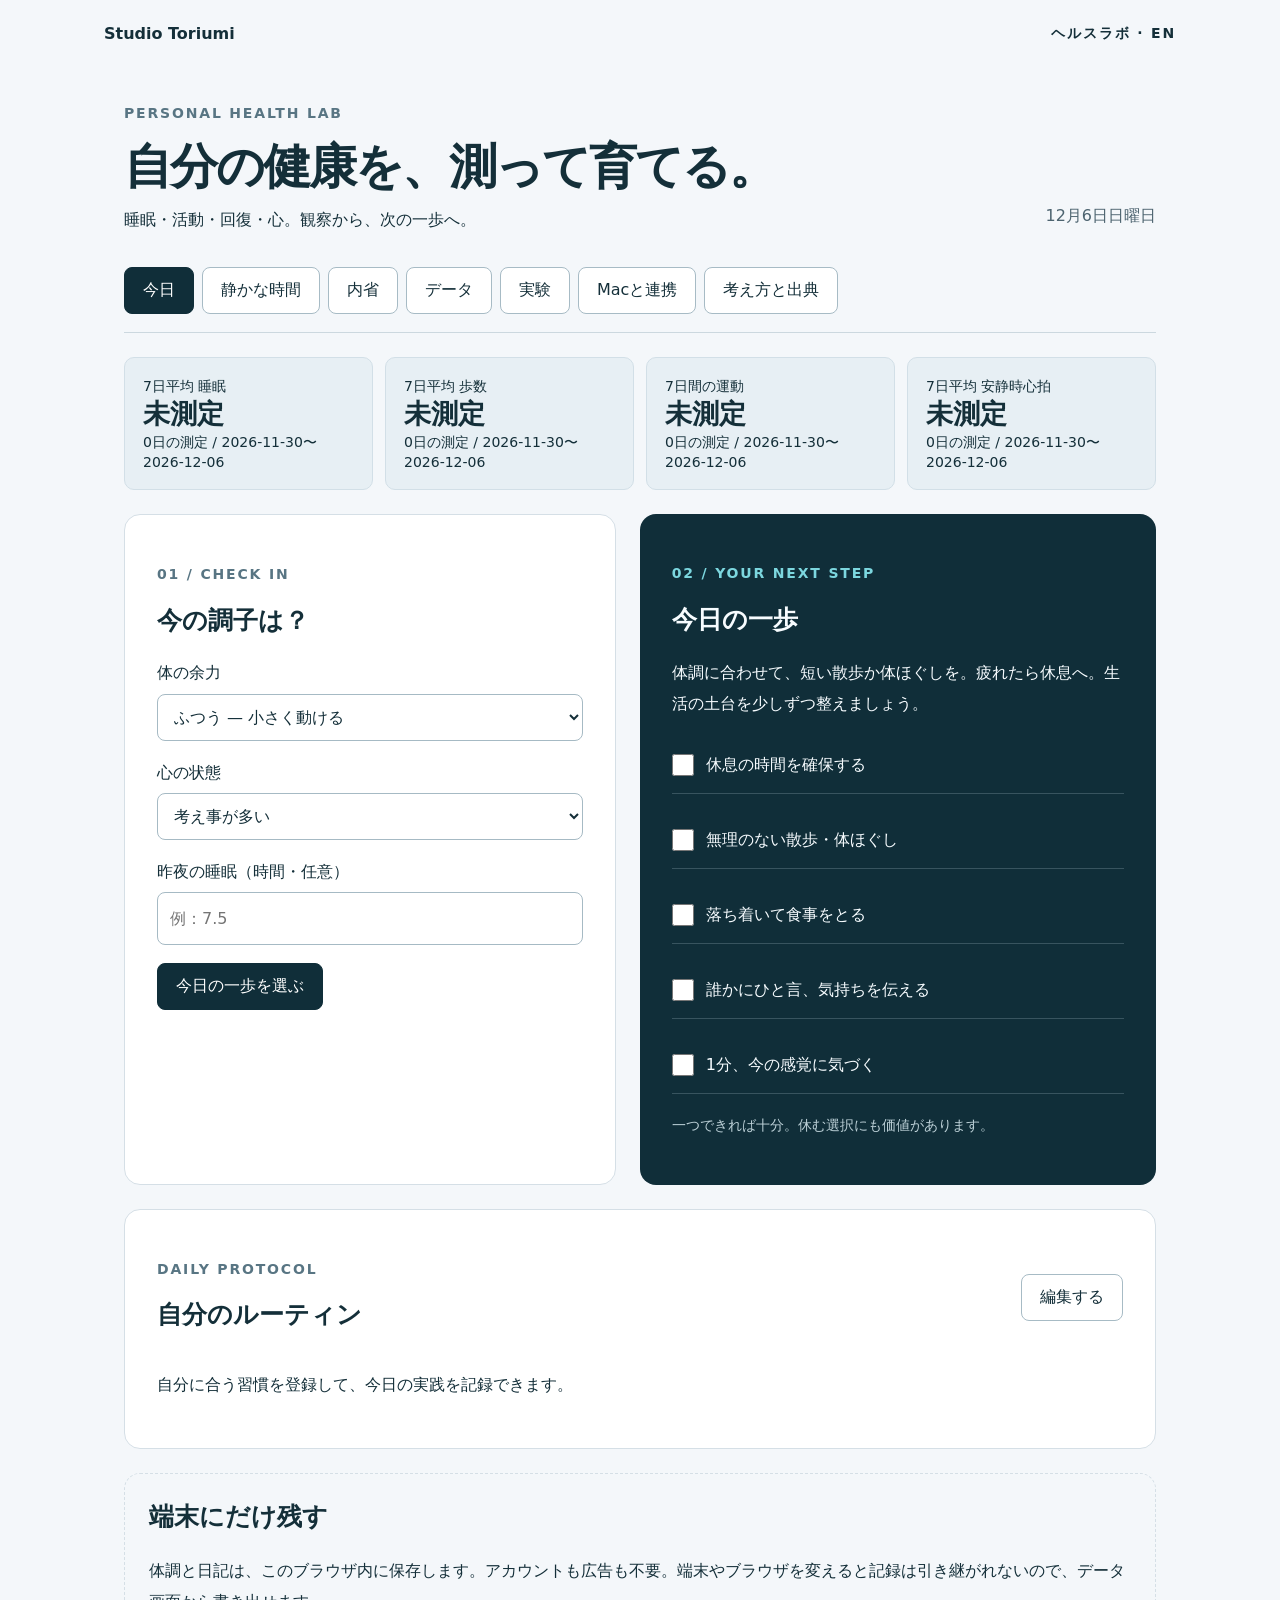
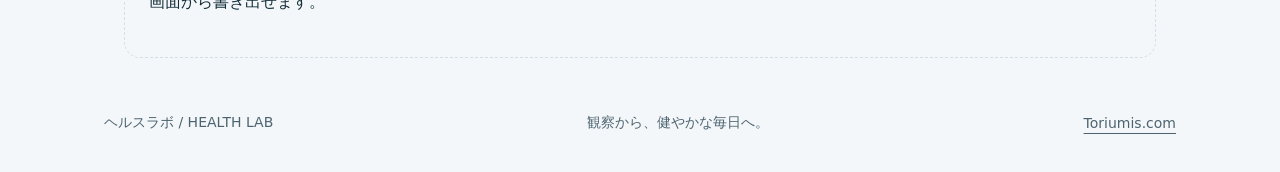
==== commit f746bc00: "ヘルスラボ / Health Lab へ改名:URL・表記・ライセンス表記を更新、保存キー引っ越しシムとmacツールキット再同梱" ====
--- a/index.html
+++ b/index.html
@@ -1 +1 @@
-<!doctype html><html lang="ja"><head><meta charset="utf-8"><meta name="viewport" content="width=device-width,initial-scale=1"><meta name="theme-color" content="#102e39"><meta name="description" content="ヘルスラボ — 睡眠・運動・測定の推移、生活習慣の実験、Macの休憩とApple Health連携。端末内保存・無料・OSS。"><link rel="canonical" href="https://toriumis.com/health-lab/"><link rel="alternate" hreflang="ja" href="https://toriumis.com/health-lab/"><link rel="alternate" hreflang="en" href="https://toriumis.com/health-lab/en/"><title>ヘルスラボ | 自分の健康を、測って育てる</title><link rel="manifest" href="manifest.webmanifest"><link rel="icon" href="icon.svg"><link rel="stylesheet" href="style.css"></head><body><header><a href="/">Studio Toriumi</a><span>HEALTH LAB / ヘルスラボ · <a href="en/">EN</a></span><button id="install" hidden>アプリを入れる</button></header><main><div class="intro"><p class="eyebrow">HEALTH LAB / PERSONAL HEALTH LAB</p><h1>自分の健康を、<br>測って育てる。</h1><p>睡眠・活動・回復・心。観察から、次の一歩へ。</p><span id="date"></span></div><nav aria-label="ヘルスラボの機能"><button data-tab="today" aria-selected="true">今日</button><button data-tab="practice">静かな時間</button><button data-tab="journal">内省</button><button data-tab="review">データ</button><button data-tab="experiments">実験</button><button data-tab="mac">Macと連携</button><button data-tab="guide">考え方と出典</button></nav><section id="today" class="panel"><div id="overview" class="overview" aria-label="最新の記録"></div><div class="grid"><article><p class="eyebrow">01 / CHECK IN</p><h2>今の調子は？</h2><form id="checkin"><label>体の余力<select name="energy"><option value="low">少ない — 休息から</option><option value="mid" selected>ふつう — 小さく動ける</option><option value="high">ある — 少し活動したい</option></select></label><label>心の状態<select name="mood"><option value="calm">落ち着いている</option><option value="busy" selected>考え事が多い</option><option value="hard">つらい・不安が強い</option></select></label><label>昨夜の睡眠（時間・任意）<input name="sleep" type="number" min="0" max="24" step="0.5" placeholder="例：7.5"></label><button class="primary">今日の一歩を選ぶ</button></form><p id="save-status" role="status"></p></article><article class="accent"><p class="eyebrow">02 / YOUR NEXT STEP</p><h2>今日の一歩</h2><p id="recommendation"></p><div id="habits"></div><p class="small">一つできれば十分。休む選択にも価値があります。</p></article></div><article><div class="section-head"><div><p class="eyebrow">DAILY PROTOCOL</p><h2>自分のルーティン</h2></div><button id="edit-routine">編集する</button></div><div id="routine-list"></div><form id="routine-form" hidden><label>毎日続けたいこと（1行に1つ・最大12項目）<textarea id="routine-input" maxlength="1200" placeholder="起床時刻をそろえる&#10;外に出て歩く&#10;落ち着いて食事する&#10;就寝前に仕事を切り上げる"></textarea></label><button class="primary">ルーティンを保存</button></form><p id="routine-status" role="status"></p></article><article class="note"><h2>端末にだけ残す</h2><p>体調と日記は、このブラウザ内に保存します。アカウントも広告も不要。端末やブラウザを変えると記録は引き継がれないので、データ画面から書き出せます。</p></article></section><section id="practice" class="panel" hidden><div class="grid"><article><p class="eyebrow">A MOMENT OF SPACE</p><h2>そのままの呼吸に気づく</h2><p>楽な姿勢で、目は開けたままでも大丈夫。呼吸を変えず、出入りを感じます。考えが浮かんだら「考えている」と気づき、静かに戻ります。</p><label>時間<select id="duration"><option value="60">1分</option><option value="180" selected>3分</option><option value="300">5分</option><option value="600">10分</option></select></label><div class="timer" id="timer" role="timer">03:00</div><div class="buttons"><button id="start" class="primary">始める</button><button id="stop">終える</button></div><p id="timer-status" role="status">いつでも終えてかまいません。</p></article><article class="accent"><h2>つらいときは、外へ注意を</h2><p>瞑想で不安や現実感の薄れが強まる場合は中止してください。部屋にあるものを3つ見つけ、足の感覚を確かめ、信頼できる人と話すことを選べます。</p><h3>慈しみの言葉</h3><p>「私が安心して過ごせますように。<br>身近な人が安心して過ごせますように。」</p><p class="small">心に合わなければ、言葉を使う必要はありません。</p></article></div></section><section id="journal" class="panel" hidden><article><p class="eyebrow">NOTICE / UNDERSTAND / LET GO</p><h2>結論を急がない日記</h2><form id="journal-form"><label>何が起きた？（観察できた事実）<textarea name="fact" maxlength="4000" placeholder="相手の返事が、まだ来ていない。"></textarea></label><label>どんな気持ち・考えがある？<textarea name="feeling" maxlength="4000" placeholder="不安。「嫌われたかも」という考えがある。"></textarea></label><label>別の見方と、自分にできる小さな一歩<textarea name="step" maxlength="4000" placeholder="忙しいのかもしれない。少し散歩して、明日確認する。"></textarea></label><label>今日、ありがたかったこと（任意）<input name="thanks" maxlength="1000" placeholder="温かいご飯。友人のひと言。"></label><button class="primary">日記を保存</button></form><p id="journal-status" role="status"></p></article></section><section id="review" class="panel" hidden><article><p class="eyebrow">MEASURE / OBSERVE / ADAPT</p><div class="section-head"><div><h2>健康の記録</h2><p>空欄は未測定。数字が低い・高いだけで良し悪しを判定しません。</p></div><button id="csv-export">CSVを書き出す</button></div><form id="metrics-form"><div class="form-grid"><label>記録日<input name="date" type="date" required></label><label>睡眠（時間）<input name="sleep_hours" type="number" min="0" max="24" step="0.1"></label><label>歩数<input name="steps" type="number" min="0" max="200000" step="1"></label><label>運動（分）<input name="exercise_min" type="number" min="0" max="1440" step="1"></label><label>安静時心拍（bpm）<input name="resting_hr" type="number" min="20" max="250" step="0.1"></label><label>体重（kg）<input name="weight_kg" type="number" min="10" max="500" step="0.1"></label><label>HRV・SDNN（ms）<input name="hrv_ms" type="number" min="0" max="1000" step="0.1"></label><label>測定メモ<input name="note" maxlength="1000" placeholder="機器・時間帯・体調・条件など"></label></div><button class="primary">記録を保存</button></form><p id="metrics-status" role="status"></p><hr><div class="section-head"><h3>直近30日の推移</h3><label>指標<select id="chart-metric"><option value="sleep_hours">睡眠（時間）</option><option value="steps">歩数</option><option value="exercise_min">運動（分）</option><option value="resting_hr">安静時心拍（bpm）</option><option value="weight_kg">体重（kg）</option><option value="hrv_ms">HRV・SDNN（ms）</option></select></label></div><div id="metric-summary" class="stats"></div><div id="chart" class="chart"></div><details><summary>日付ごとの値を見る</summary><div id="metric-table" class="table-wrap"></div></details><label class="import">日別CSVを読み込む<input id="csv-import" type="file" accept=".csv,text/csv"></label><p class="small">Apple HealthのMac変換ツールが作るCSVに対応。読み込み前にプレビューできます。睡眠の「暦日集計」と「昨夜の手入力」は同じ条件にならないので、測定メモを確認してください。機器や測定条件を変えると、数値の比較が難しくなることがあります。</p><div id="csv-preview" hidden></div></article><article><p class="eyebrow">YOUR OWN RHYTHM</p><h2>最近7日を眺める</h2><p>点数や連続記録で、自分の価値を測らなくて大丈夫。</p><div id="summary" class="stats"></div><div id="history"></div><div class="buttons"><button id="export">記録を書き出す</button><label class="import">記録を読み込む<input id="import" type="file" accept="application/json"></label><button id="delete">全記録を削除</button></div><p id="data-status" role="status"></p></article></section><section id="experiments" class="panel" hidden><div class="grid"><article><p class="eyebrow">ONE CHANGE AT A TIME</p><h2>生活習慣の小さな実験</h2><p>一つの変化を選び、同じ条件で記録します。前後の差は手がかりで、効果の証明ではありません。</p><form id="experiment-form"><label>何を変える？<input name="title" required maxlength="120" placeholder="例：就寝前30分は仕事をしない"></label><label>何を観察する？<select name="metric"><option value="sleep_hours">睡眠時間</option><option value="steps">歩数</option><option value="exercise_min">運動時間</option><option value="resting_hr">安静時心拍</option><option value="weight_kg">体重</option><option value="hrv_ms">HRV</option></select></label><div class="form-grid"><label>開始日<input name="start" type="date" required></label><label>観察期間<select name="length"><option value="7">7日</option><option value="14" selected>14日</option><option value="28">28日</option></select></label></div><label>中止する条件<input name="stop" required maxlength="400" placeholder="例：日中の眠気や負担が増したら中止"></label><button class="primary">実験を登録</button></form><p id="experiment-status" role="status"></p></article><article class="accent"><h2>土台を、丁寧に試す</h2><p>就寝前に仕事を終える、座り続ける時間を分ける、食事の準備をしやすくする。続けられる生活上の工夫から。</p><h3>比較の読み方</h3><p>開始前7日と実験期間の記録を比べます。欠測日は除外し、日数も表示。季節・病気・仕事・機器の変化でも値は動きます。</p><p class="small">薬やサプリメントの増減、極端な食事制限を扱う実験には使わず、専門家に相談してください。</p></article></div><article><h2>実験ノート</h2><div id="experiment-list"></div></article></section><section id="mac" class="panel" hidden><div class="grid"><article><p class="eyebrow">WORK WITH YOUR BODY</p><h2>Mac作業中の休憩</h2><p>区切りを作って、座り続ける時間を分ける。30分は初期設定で、健康効果を保証する間隔ではありません。</p><label>作業の区切り<select id="break-duration"><option value="20">20分</option><option value="30" selected>30分</option><option value="45">45分</option><option value="60">60分</option></select></label><div id="break-clock" class="timer">30:00</div><div class="buttons"><button id="break-start" class="primary">作業を始める</button><button id="break-stop">止める</button><button id="notify">通知を有効にする</button></div><p id="break-status" role="status">画面を開いている間に動作。Macのスリープ中は通知を保証できません。</p></article><article class="accent"><h2>休憩で選べること</h2><p>楽な姿勢に変える。遠くを見る。可能なら立って、少し歩く。目・肩・腰の感覚を確かめる。</p><p>ブラウザ通知は「通知を有効にする」を押し、許可した場合だけ使います。Macを操作したり、作業内容を監視したりしません。</p><h3>いつもの入口に</h3><p>Safariでは「ファイル → Dockに追加」。Chromeではメニューの「キャスト、保存、共有 → ページをアプリとしてインストール」などから、独立したウィンドウにできます。</p></article></div><article><p class="eyebrow">PLAN YOUR RHYTHM</p><h2>7日分の予定を作る</h2><p>自分の生活に合う時刻を選び、Macのカレンダーへ読み込めるファイルを保存します。</p><form id="calendar-form"><div class="form-grid"><label>開始日<input name="date" type="date" required></label><label>時刻の地域<select name="timezone"><option value="tokyo">日本時間（Asia/Tokyo）</option><option value="local">この端末の地域</option></select></label><label>起床の確認<input name="wake" type="time" value="07:00" required></label><label>活動の時間<input name="move" type="time" value="12:00" required></label><label>仕事を切り上げる<input name="winddown" type="time" value="21:00" required></label></div><button class="primary">カレンダーファイルを保存</button></form><p id="calendar-status" role="status"></p><p class="small">初期時刻は編集用の例です。通知は付けません。ファイルをカレンダーに読み込む操作は自分で選べます。</p></article><article><p class="eyebrow">LOCAL TOOLS / OPEN SOURCE</p><h2>健康データを、Mac内で扱う</h2><div class="tool-grid"><div><h3>Apple Health → 日別CSV</h3><p>iPhoneのヘルスケアで「すべてのヘルスケアデータを書き出す」。Macの変換ツールで、睡眠・歩数・運動・安静時心拍・体重・HRVを集計し、「データ」画面へ読み込めます。</p><p class="small">自動同期ではありません。XMLを外部に送信せず、Mac内で処理します。</p></div><div><h3>生活リズムをカレンダーへ</h3><p>起床・活動・仕事を終える時刻から、期間を決めた予定のICSを作れます。Appleカレンダーなどへ手動で読み込み。Macがスリープしても、予定はカレンダーに残ります。</p></div></div><div class="buttons"><a class="button primary" href="mac-health-toolkit.zip" download>Macツールをダウンロード</a><a class="button" href="https://github.com/toriumib/health-lab/tree/main/mac">使い方・ソース</a><button id="doctor-report">相談用の記録を保存</button></div><p class="small">ツールはPython 3で動作。診療の相談用には直近30日の記録と測定条件を出力します。診断や生物学的年齢を計算しません。</p><p id="report-status" role="status"></p></article></section><section id="guide" class="panel" hidden><article><h2>長く健やかに暮らすための実験室</h2><p>Bryan Johnsonのように、習慣と測定を丁寧に追いたい人へ。参考になるのは観察と継続の姿勢です。個人の体験や販売商品の説明は、一般的な効果の証明とは区別します。</p><div class="evidence-grid"><div><span class="badge">公的な健康指針</span><h3>生活と予防を土台に</h3><p>活動・食事・睡眠・心の健康・必要な診療を重ねていきます。</p><a href="https://www.nia.nih.gov/health/healthy-aging/what-do-we-know-about-healthy-aging">NIH / NIA：健康的な加齢</a></div><div><span class="badge">個人プロトコル</span><h3>Bryanの公開記録</h3><p>睡眠や活動を詳しく公開。本人の実践・商業情報として読むための入口です。</p><a href="https://blueprint.bryanjohnson.com/blogs/news/bryan-johnsons-protocol">Bryan Johnson：Protocol</a></div></div><p>不老不死を実現する確立した方法はありません。「最も健康」「悟りに到達」をアプリで判定することもできません。ヘルスラボは、休息・活動・気づき・慈しみを生活に取り入れるための道具です。精神的な探究と、医療上の健康は分けて考えます。</p><h3>土台は、日常の生活</h3><p>睡眠のリズム、無理のない活動、食事、人とのつながりを大切にします。成人の身体活動についてWHOは週150〜300分の中強度活動などを目安にしていますが、このアプリは一律の達成を求めません。体調や持病に合わせて調整してください。</p><h3>瞑想は、短く選べる実践</h3><p>ストレスなどに役立つ可能性がある一方、効果には個人差があり、不快な体験も報告されています。治療の代わりにせず、苦しくなれば中止します。断食、睡眠削減、過呼吸や長時間の修行は勧めません。</p><h3>学びの入口</h3><ul><li><a href="https://www.who.int/initiatives/behealthy/physical-activity">WHO：身体活動の目安</a></li><li><a href="https://www.nccih.nih.gov/health/meditation-and-mindfulness-effectiveness-and-safety">NIH / NCCIH：瞑想の効果と安全性</a></li><li><a href="/buddha/">釈迦の旅</a> · <a href="/satori/">悟りを考える</a> · <a href="/mindfulness/">マインドフルネス</a> · <a href="/kaimin/">睡眠を考える</a></li></ul><h3>助けが必要なとき</h3><p>強いつらさが続くときは医療機関や信頼できる人に相談してください。今すぐ身の安全が危ない場合、日本では119・110、海外では現地の緊急窓口へ。</p><h3>Androidで使う</h3><p>Chromeでこのページを開き、メニューの「ホーム画面に追加」または「アプリをインストール」を選びます。一度開いた後は、オフラインでも使えます。これはWebアプリ（PWA）で、Google Play配信のネイティブアプリではありません。</p><h3>数値を読むとき</h3><p>HRVや心拍は機器・測定時間・体調で変わります。他人の数値と競うより、同じ条件の自分の記録を見るために使います。気になる症状や数値は医療者に相談してください。</p><h3>オープンソース</h3><p>MITライセンスで自由に改良できます。<a href="https://github.com/toriumib/health-lab">ソースコードと使い方</a>。記録を送信する機能はありません。端末内の記録は暗号化されず、同じToriumis.com上のスクリプトからアクセスできる保存領域です。共有端末や他の拡張機能の利用には注意してください。配信サービスには通常のアクセスログが残る場合があります。</p></article></section></main><footer>ヘルスラボ / HEALTH LAB <span>観察から、健やかな毎日へ。</span><a href="/">Toriumis.com</a></footer><script src="health-core.js" defer></script><script src="app.js" defer></script></body></html>
+<!doctype html><html lang="ja"><head><meta charset="utf-8"><meta name="viewport" content="width=device-width,initial-scale=1"><meta name="theme-color" content="#102e39"><meta name="description" content="ヘルスラボ — 睡眠・運動・測定の推移、生活習慣の実験、Macの休憩とApple Health連携。端末内保存・無料・OSS。"><link rel="canonical" href="https://toriumis.com/health-lab/"><link rel="alternate" hreflang="ja" href="https://toriumis.com/health-lab/"><link rel="alternate" hreflang="en" href="https://toriumis.com/health-lab/en/"><title>ヘルスラボ | 自分の健康を、測って育てる</title><link rel="manifest" href="manifest.webmanifest"><link rel="icon" href="icon.svg"><link rel="stylesheet" href="style.css"></head><body><header><a href="/">Studio Toriumi</a><span>ヘルスラボ · <a href="en/">EN</a></span><button id="install" hidden>アプリを入れる</button></header><main><div class="intro"><p class="eyebrow">PERSONAL HEALTH LAB</p><h1>自分の健康を、<br>測って育てる。</h1><p>睡眠・活動・回復・心。観察から、次の一歩へ。</p><span id="date"></span></div><nav aria-label="ヘルスラボの機能"><button data-tab="today" aria-selected="true">今日</button><button data-tab="practice">静かな時間</button><button data-tab="journal">内省</button><button data-tab="review">データ</button><button data-tab="experiments">実験</button><button data-tab="mac">Macと連携</button><button data-tab="guide">考え方と出典</button></nav><section id="today" class="panel"><div id="overview" class="overview" aria-label="最新の記録"></div><div class="grid"><article><p class="eyebrow">01 / CHECK IN</p><h2>今の調子は？</h2><form id="checkin"><label>体の余力<select name="energy"><option value="low">少ない — 休息から</option><option value="mid" selected>ふつう — 小さく動ける</option><option value="high">ある — 少し活動したい</option></select></label><label>心の状態<select name="mood"><option value="calm">落ち着いている</option><option value="busy" selected>考え事が多い</option><option value="hard">つらい・不安が強い</option></select></label><label>昨夜の睡眠（時間・任意）<input name="sleep" type="number" min="0" max="24" step="0.5" placeholder="例：7.5"></label><button class="primary">今日の一歩を選ぶ</button></form><p id="save-status" role="status"></p></article><article class="accent"><p class="eyebrow">02 / YOUR NEXT STEP</p><h2>今日の一歩</h2><p id="recommendation"></p><div id="habits"></div><p class="small">一つできれば十分。休む選択にも価値があります。</p></article></div><article><div class="section-head"><div><p class="eyebrow">DAILY PROTOCOL</p><h2>自分のルーティン</h2></div><button id="edit-routine">編集する</button></div><div id="routine-list"></div><form id="routine-form" hidden><label>毎日続けたいこと（1行に1つ・最大12項目）<textarea id="routine-input" maxlength="1200" placeholder="起床時刻をそろえる&#10;外に出て歩く&#10;落ち着いて食事する&#10;就寝前に仕事を切り上げる"></textarea></label><button class="primary">ルーティンを保存</button></form><p id="routine-status" role="status"></p></article><article class="note"><h2>端末にだけ残す</h2><p>体調と日記は、このブラウザ内に保存します。アカウントも広告も不要。端末やブラウザを変えると記録は引き継がれないので、データ画面から書き出せます。</p></article></section><section id="practice" class="panel" hidden><div class="grid"><article><p class="eyebrow">A MOMENT OF SPACE</p><h2>そのままの呼吸に気づく</h2><p>楽な姿勢で、目は開けたままでも大丈夫。呼吸を変えず、出入りを感じます。考えが浮かんだら「考えている」と気づき、静かに戻ります。</p><label>時間<select id="duration"><option value="60">1分</option><option value="180" selected>3分</option><option value="300">5分</option><option value="600">10分</option></select></label><div class="timer" id="timer" role="timer">03:00</div><div class="buttons"><button id="start" class="primary">始める</button><button id="stop">終える</button></div><p id="timer-status" role="status">いつでも終えてかまいません。</p></article><article class="accent"><h2>つらいときは、外へ注意を</h2><p>瞑想で不安や現実感の薄れが強まる場合は中止してください。部屋にあるものを3つ見つけ、足の感覚を確かめ、信頼できる人と話すことを選べます。</p><h3>慈しみの言葉</h3><p>「私が安心して過ごせますように。<br>身近な人が安心して過ごせますように。」</p><p class="small">心に合わなければ、言葉を使う必要はありません。</p></article></div></section><section id="journal" class="panel" hidden><article><p class="eyebrow">NOTICE / UNDERSTAND / LET GO</p><h2>結論を急がない日記</h2><form id="journal-form"><label>何が起きた？（観察できた事実）<textarea name="fact" maxlength="4000" placeholder="相手の返事が、まだ来ていない。"></textarea></label><label>どんな気持ち・考えがある？<textarea name="feeling" maxlength="4000" placeholder="不安。「嫌われたかも」という考えがある。"></textarea></label><label>別の見方と、自分にできる小さな一歩<textarea name="step" maxlength="4000" placeholder="忙しいのかもしれない。少し散歩して、明日確認する。"></textarea></label><label>今日、ありがたかったこと（任意）<input name="thanks" maxlength="1000" placeholder="温かいご飯。友人のひと言。"></label><button class="primary">日記を保存</button></form><p id="journal-status" role="status"></p></article></section><section id="review" class="panel" hidden><article><p class="eyebrow">MEASURE / OBSERVE / ADAPT</p><div class="section-head"><div><h2>健康の記録</h2><p>空欄は未測定。数字が低い・高いだけで良し悪しを判定しません。</p></div><button id="csv-export">CSVを書き出す</button></div><form id="metrics-form"><div class="form-grid"><label>記録日<input name="date" type="date" required></label><label>睡眠（時間）<input name="sleep_hours" type="number" min="0" max="24" step="0.1"></label><label>歩数<input name="steps" type="number" min="0" max="200000" step="1"></label><label>運動（分）<input name="exercise_min" type="number" min="0" max="1440" step="1"></label><label>安静時心拍（bpm）<input name="resting_hr" type="number" min="20" max="250" step="0.1"></label><label>体重（kg）<input name="weight_kg" type="number" min="10" max="500" step="0.1"></label><label>HRV・SDNN（ms）<input name="hrv_ms" type="number" min="0" max="1000" step="0.1"></label><label>測定メモ<input name="note" maxlength="1000" placeholder="機器・時間帯・体調・条件など"></label></div><button class="primary">記録を保存</button></form><p id="metrics-status" role="status"></p><hr><div class="section-head"><h3>直近30日の推移</h3><label>指標<select id="chart-metric"><option value="sleep_hours">睡眠（時間）</option><option value="steps">歩数</option><option value="exercise_min">運動（分）</option><option value="resting_hr">安静時心拍（bpm）</option><option value="weight_kg">体重（kg）</option><option value="hrv_ms">HRV・SDNN（ms）</option></select></label></div><div id="metric-summary" class="stats"></div><div id="chart" class="chart"></div><details><summary>日付ごとの値を見る</summary><div id="metric-table" class="table-wrap"></div></details><label class="import">日別CSVを読み込む<input id="csv-import" type="file" accept=".csv,text/csv"></label><p class="small">Apple HealthのMac変換ツールが作るCSVに対応。読み込み前にプレビューできます。睡眠の「暦日集計」と「昨夜の手入力」は同じ条件にならないので、測定メモを確認してください。機器や測定条件を変えると、数値の比較が難しくなることがあります。</p><div id="csv-preview" hidden></div></article><article><p class="eyebrow">YOUR OWN RHYTHM</p><h2>最近7日を眺める</h2><p>点数や連続記録で、自分の価値を測らなくて大丈夫。</p><div id="summary" class="stats"></div><div id="history"></div><div class="buttons"><button id="export">記録を書き出す</button><label class="import">記録を読み込む<input id="import" type="file" accept="application/json"></label><button id="delete">全記録を削除</button></div><p id="data-status" role="status"></p></article></section><section id="experiments" class="panel" hidden><div class="grid"><article><p class="eyebrow">ONE CHANGE AT A TIME</p><h2>生活習慣の小さな実験</h2><p>一つの変化を選び、同じ条件で記録します。前後の差は手がかりで、効果の証明ではありません。</p><form id="experiment-form"><label>何を変える？<input name="title" required maxlength="120" placeholder="例：就寝前30分は仕事をしない"></label><label>何を観察する？<select name="metric"><option value="sleep_hours">睡眠時間</option><option value="steps">歩数</option><option value="exercise_min">運動時間</option><option value="resting_hr">安静時心拍</option><option value="weight_kg">体重</option><option value="hrv_ms">HRV</option></select></label><div class="form-grid"><label>開始日<input name="start" type="date" required></label><label>観察期間<select name="length"><option value="7">7日</option><option value="14" selected>14日</option><option value="28">28日</option></select></label></div><label>中止する条件<input name="stop" required maxlength="400" placeholder="例：日中の眠気や負担が増したら中止"></label><button class="primary">実験を登録</button></form><p id="experiment-status" role="status"></p></article><article class="accent"><h2>土台を、丁寧に試す</h2><p>就寝前に仕事を終える、座り続ける時間を分ける、食事の準備をしやすくする。続けられる生活上の工夫から。</p><h3>比較の読み方</h3><p>開始前7日と実験期間の記録を比べます。欠測日は除外し、日数も表示。季節・病気・仕事・機器の変化でも値は動きます。</p><p class="small">薬やサプリメントの増減、極端な食事制限を扱う実験には使わず、専門家に相談してください。</p></article></div><article><h2>実験ノート</h2><div id="experiment-list"></div></article></section><section id="mac" class="panel" hidden><div class="grid"><article><p class="eyebrow">WORK WITH YOUR BODY</p><h2>Mac作業中の休憩</h2><p>区切りを作って、座り続ける時間を分ける。30分は初期設定で、健康効果を保証する間隔ではありません。</p><label>作業の区切り<select id="break-duration"><option value="20">20分</option><option value="30" selected>30分</option><option value="45">45分</option><option value="60">60分</option></select></label><div id="break-clock" class="timer">30:00</div><div class="buttons"><button id="break-start" class="primary">作業を始める</button><button id="break-stop">止める</button><button id="notify">通知を有効にする</button></div><p id="break-status" role="status">画面を開いている間に動作。Macのスリープ中は通知を保証できません。</p></article><article class="accent"><h2>休憩で選べること</h2><p>楽な姿勢に変える。遠くを見る。可能なら立って、少し歩く。目・肩・腰の感覚を確かめる。</p><p>ブラウザ通知は「通知を有効にする」を押し、許可した場合だけ使います。Macを操作したり、作業内容を監視したりしません。</p><h3>いつもの入口に</h3><p>Safariでは「ファイル → Dockに追加」。Chromeではメニューの「キャスト、保存、共有 → ページをアプリとしてインストール」などから、独立したウィンドウにできます。</p></article></div><article><p class="eyebrow">PLAN YOUR RHYTHM</p><h2>7日分の予定を作る</h2><p>自分の生活に合う時刻を選び、Macのカレンダーへ読み込めるファイルを保存します。</p><form id="calendar-form"><div class="form-grid"><label>開始日<input name="date" type="date" required></label><label>時刻の地域<select name="timezone"><option value="tokyo">日本時間（Asia/Tokyo）</option><option value="local">この端末の地域</option></select></label><label>起床の確認<input name="wake" type="time" value="07:00" required></label><label>活動の時間<input name="move" type="time" value="12:00" required></label><label>仕事を切り上げる<input name="winddown" type="time" value="21:00" required></label></div><button class="primary">カレンダーファイルを保存</button></form><p id="calendar-status" role="status"></p><p class="small">初期時刻は編集用の例です。通知は付けません。ファイルをカレンダーに読み込む操作は自分で選べます。</p></article><article><p class="eyebrow">LOCAL TOOLS / OPEN SOURCE</p><h2>健康データを、Mac内で扱う</h2><div class="tool-grid"><div><h3>Apple Health → 日別CSV</h3><p>iPhoneのヘルスケアで「すべてのヘルスケアデータを書き出す」。Macの変換ツールで、睡眠・歩数・運動・安静時心拍・体重・HRVを集計し、「データ」画面へ読み込めます。</p><p class="small">自動同期ではありません。XMLを外部に送信せず、Mac内で処理します。</p></div><div><h3>生活リズムをカレンダーへ</h3><p>起床・活動・仕事を終える時刻から、期間を決めた予定のICSを作れます。Appleカレンダーなどへ手動で読み込み。Macがスリープしても、予定はカレンダーに残ります。</p></div></div><div class="buttons"><a class="button primary" href="mac-health-toolkit.zip" download>Macツールをダウンロード</a><a class="button" href="https://github.com/toriumib/health-lab/tree/main/mac">使い方・ソース</a><button id="doctor-report">相談用の記録を保存</button></div><p class="small">ツールはPython 3で動作。診療の相談用には直近30日の記録と測定条件を出力します。診断や生物学的年齢を計算しません。</p><p id="report-status" role="status"></p></article></section><section id="guide" class="panel" hidden><article><h2>長く健やかに暮らすための実験室</h2><p>Bryan Johnsonのように、習慣と測定を丁寧に追いたい人へ。参考になるのは観察と継続の姿勢です。個人の体験や販売商品の説明は、一般的な効果の証明とは区別します。</p><div class="evidence-grid"><div><span class="badge">公的な健康指針</span><h3>生活と予防を土台に</h3><p>活動・食事・睡眠・心の健康・必要な診療を重ねていきます。</p><a href="https://www.nia.nih.gov/health/healthy-aging/what-do-we-know-about-healthy-aging">NIH / NIA：健康的な加齢</a></div><div><span class="badge">個人プロトコル</span><h3>Bryanの公開記録</h3><p>睡眠や活動を詳しく公開。本人の実践・商業情報として読むための入口です。</p><a href="https://blueprint.bryanjohnson.com/blogs/news/bryan-johnsons-protocol">Bryan Johnson：Protocol</a></div></div><p>不老不死を実現する確立した方法はありません。「最も健康」「悟りに到達」をアプリで判定することもできません。ヘルスラボは、休息・活動・気づき・慈しみを生活に取り入れるための道具です。精神的な探究と、医療上の健康は分けて考えます。</p><h3>土台は、日常の生活</h3><p>睡眠のリズム、無理のない活動、食事、人とのつながりを大切にします。成人の身体活動についてWHOは週150〜300分の中強度活動などを目安にしていますが、このアプリは一律の達成を求めません。体調や持病に合わせて調整してください。</p><h3>瞑想は、短く選べる実践</h3><p>ストレスなどに役立つ可能性がある一方、効果には個人差があり、不快な体験も報告されています。治療の代わりにせず、苦しくなれば中止します。断食、睡眠削減、過呼吸や長時間の修行は勧めません。</p><h3>学びの入口</h3><ul><li><a href="https://www.who.int/initiatives/behealthy/physical-activity">WHO：身体活動の目安</a></li><li><a href="https://www.nccih.nih.gov/health/meditation-and-mindfulness-effectiveness-and-safety">NIH / NCCIH：瞑想の効果と安全性</a></li><li><a href="/buddha/">釈迦の旅</a> · <a href="/satori/">悟りを考える</a> · <a href="/mindfulness/">マインドフルネス</a> · <a href="/kaimin/">睡眠を考える</a></li></ul><h3>助けが必要なとき</h3><p>強いつらさが続くときは医療機関や信頼できる人に相談してください。今すぐ身の安全が危ない場合、日本では119・110、海外では現地の緊急窓口へ。</p><h3>Androidで使う</h3><p>Chromeでこのページを開き、メニューの「ホーム画面に追加」または「アプリをインストール」を選びます。一度開いた後は、オフラインでも使えます。これはWebアプリ（PWA）で、Google Play配信のネイティブアプリではありません。</p><h3>数値を読むとき</h3><p>HRVや心拍は機器・測定時間・体調で変わります。他人の数値と競うより、同じ条件の自分の記録を見るために使います。気になる症状や数値は医療者に相談してください。</p><h3>オープンソース</h3><p>MITライセンスで自由に改良できます。<a href="https://github.com/toriumib/health-lab">ソースコードと使い方</a>。記録を送信する機能はありません。端末内の記録は暗号化されず、同じToriumis.com上のスクリプトからアクセスできる保存領域です。共有端末や他の拡張機能の利用には注意してください。配信サービスには通常のアクセスログが残る場合があります。</p></article></section></main><footer>ヘルスラボ / HEALTH LAB <span>観察から、健やかな毎日へ。</span><a href="/">Toriumis.com</a></footer><script src="health-core.js" defer></script><script src="app.js" defer></script></body></html>
